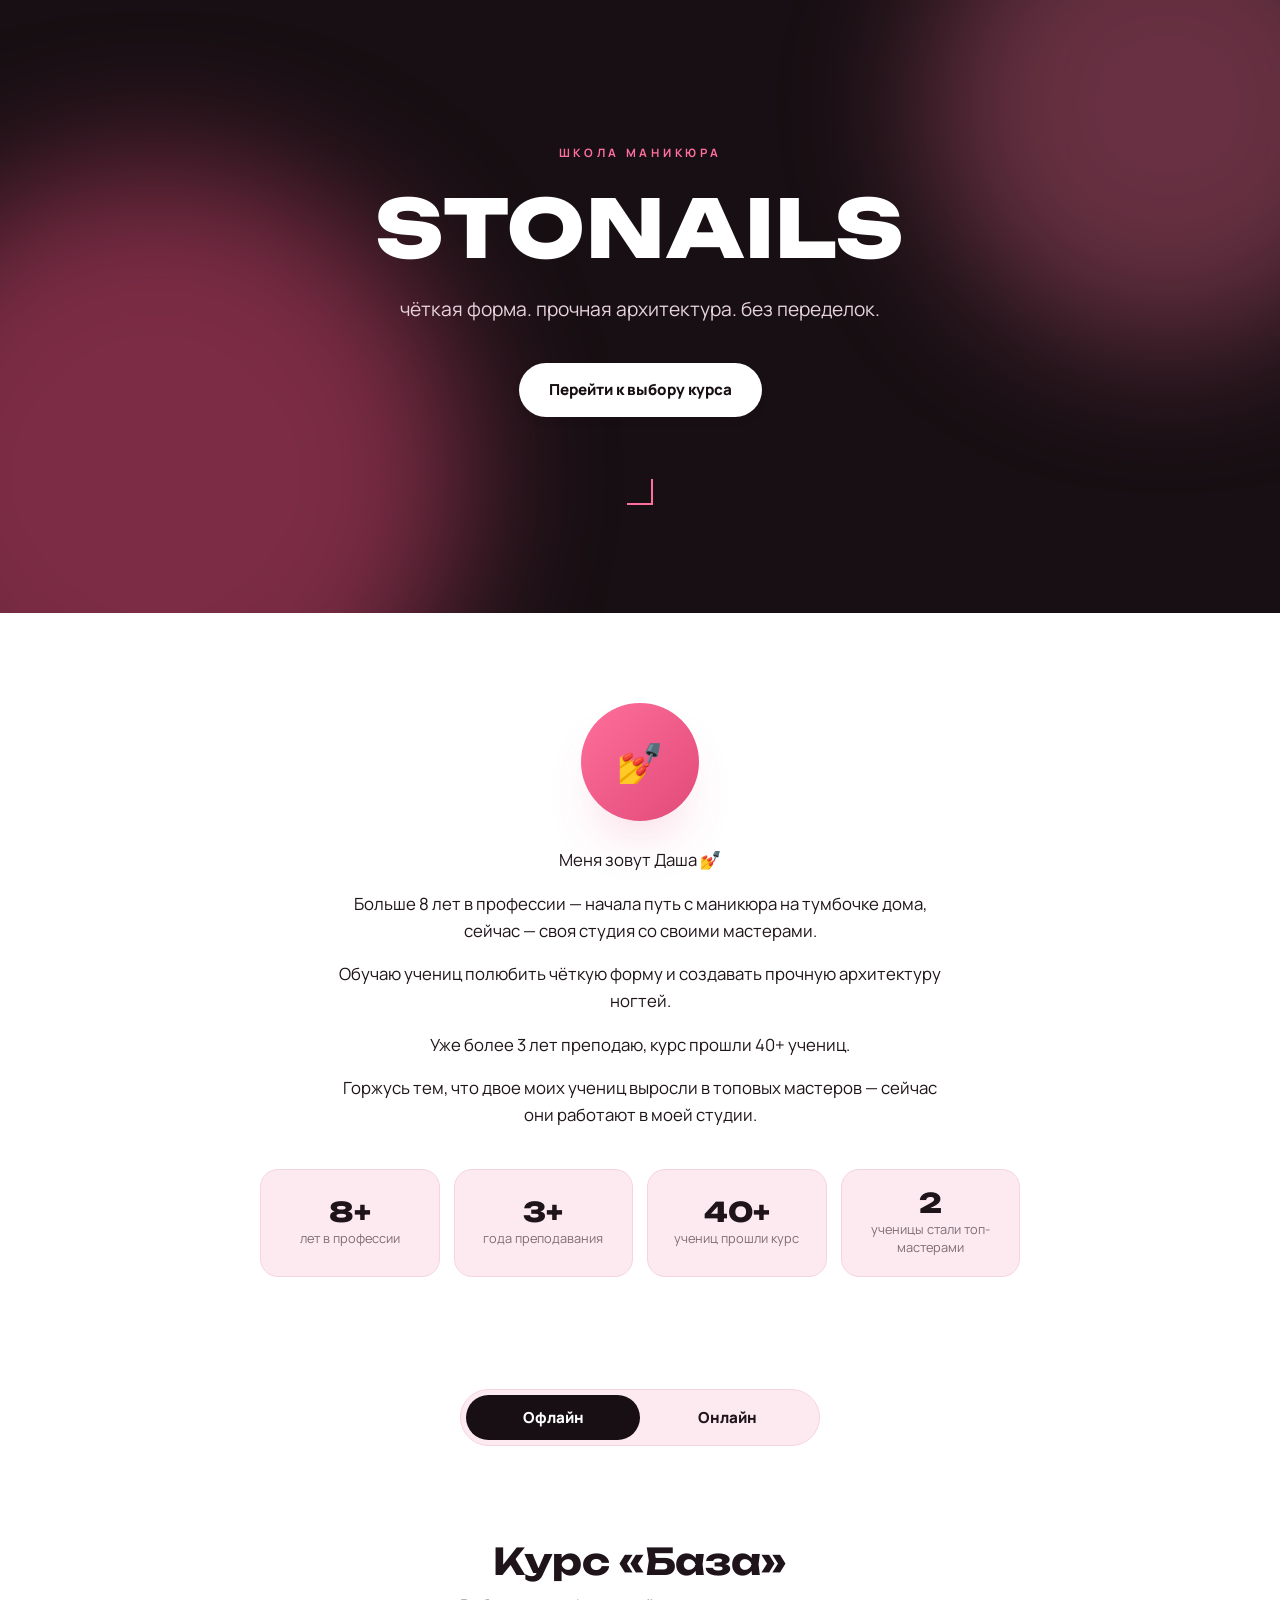
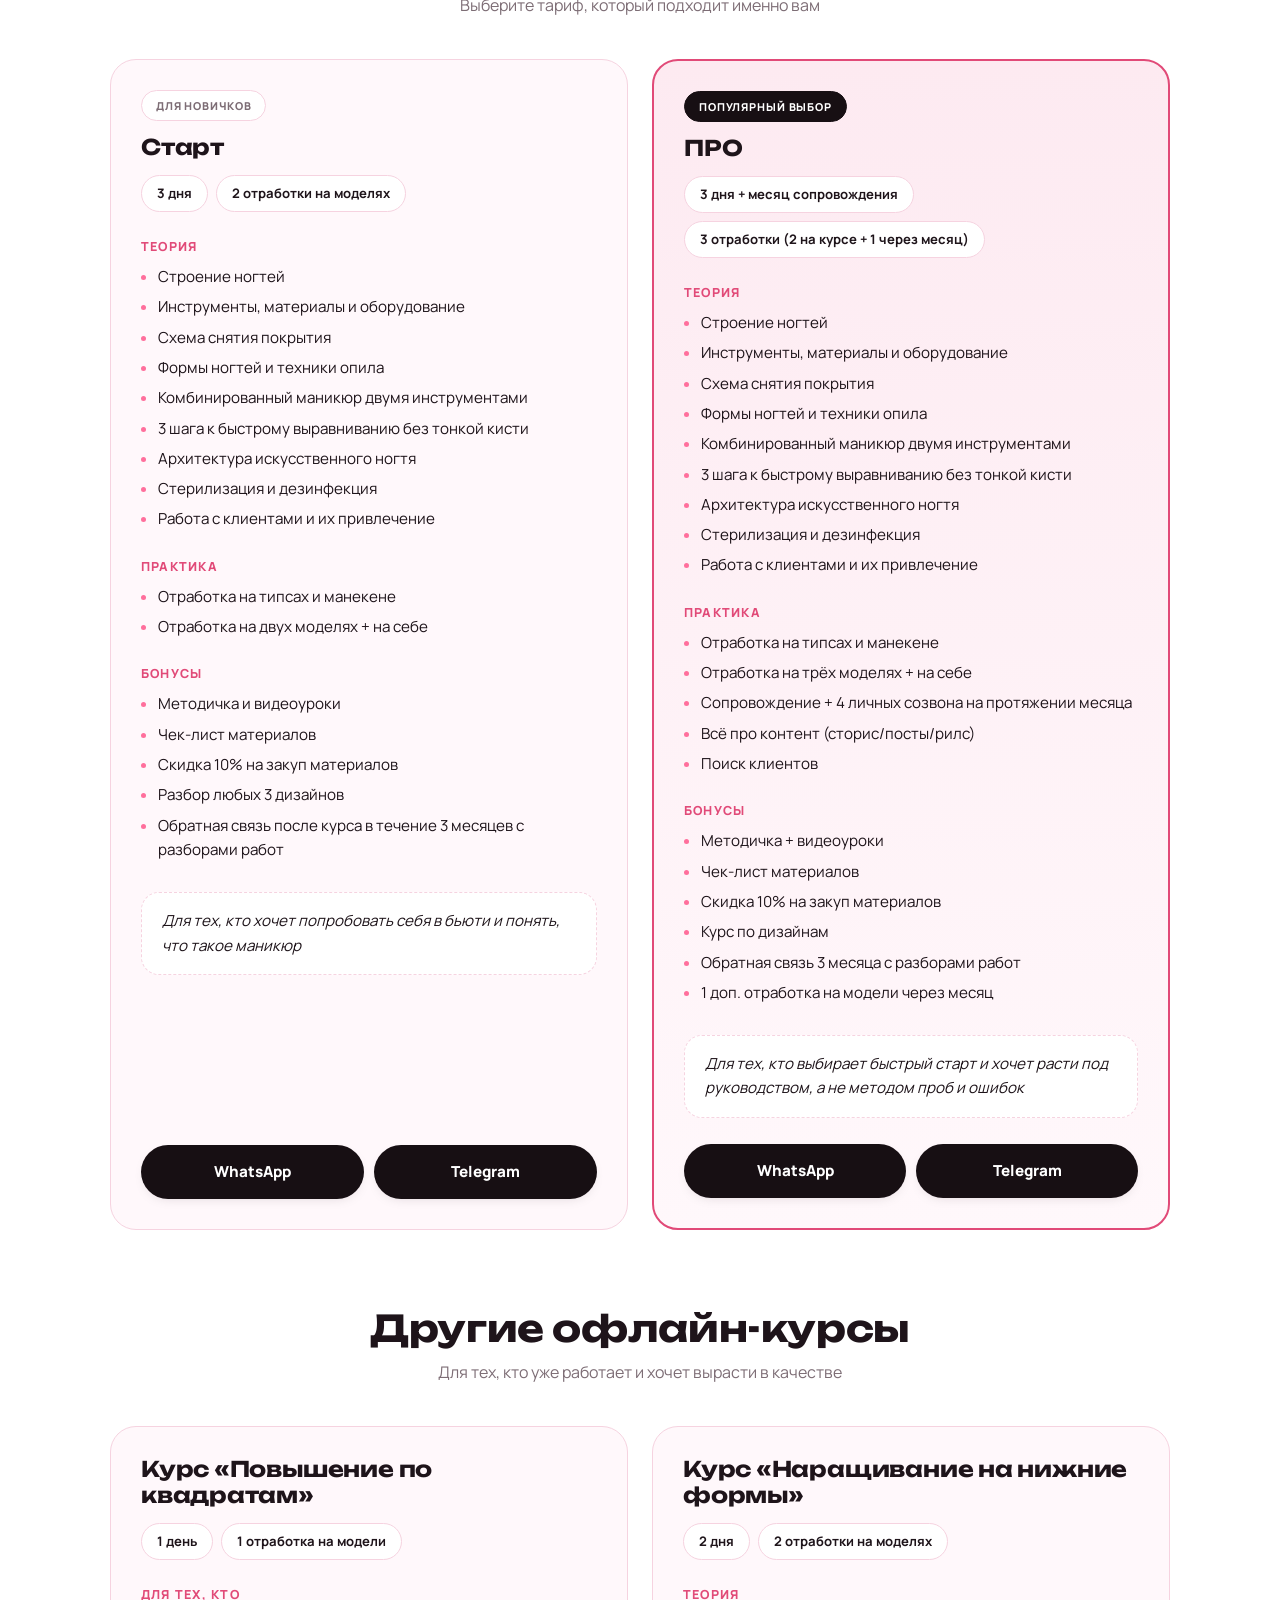
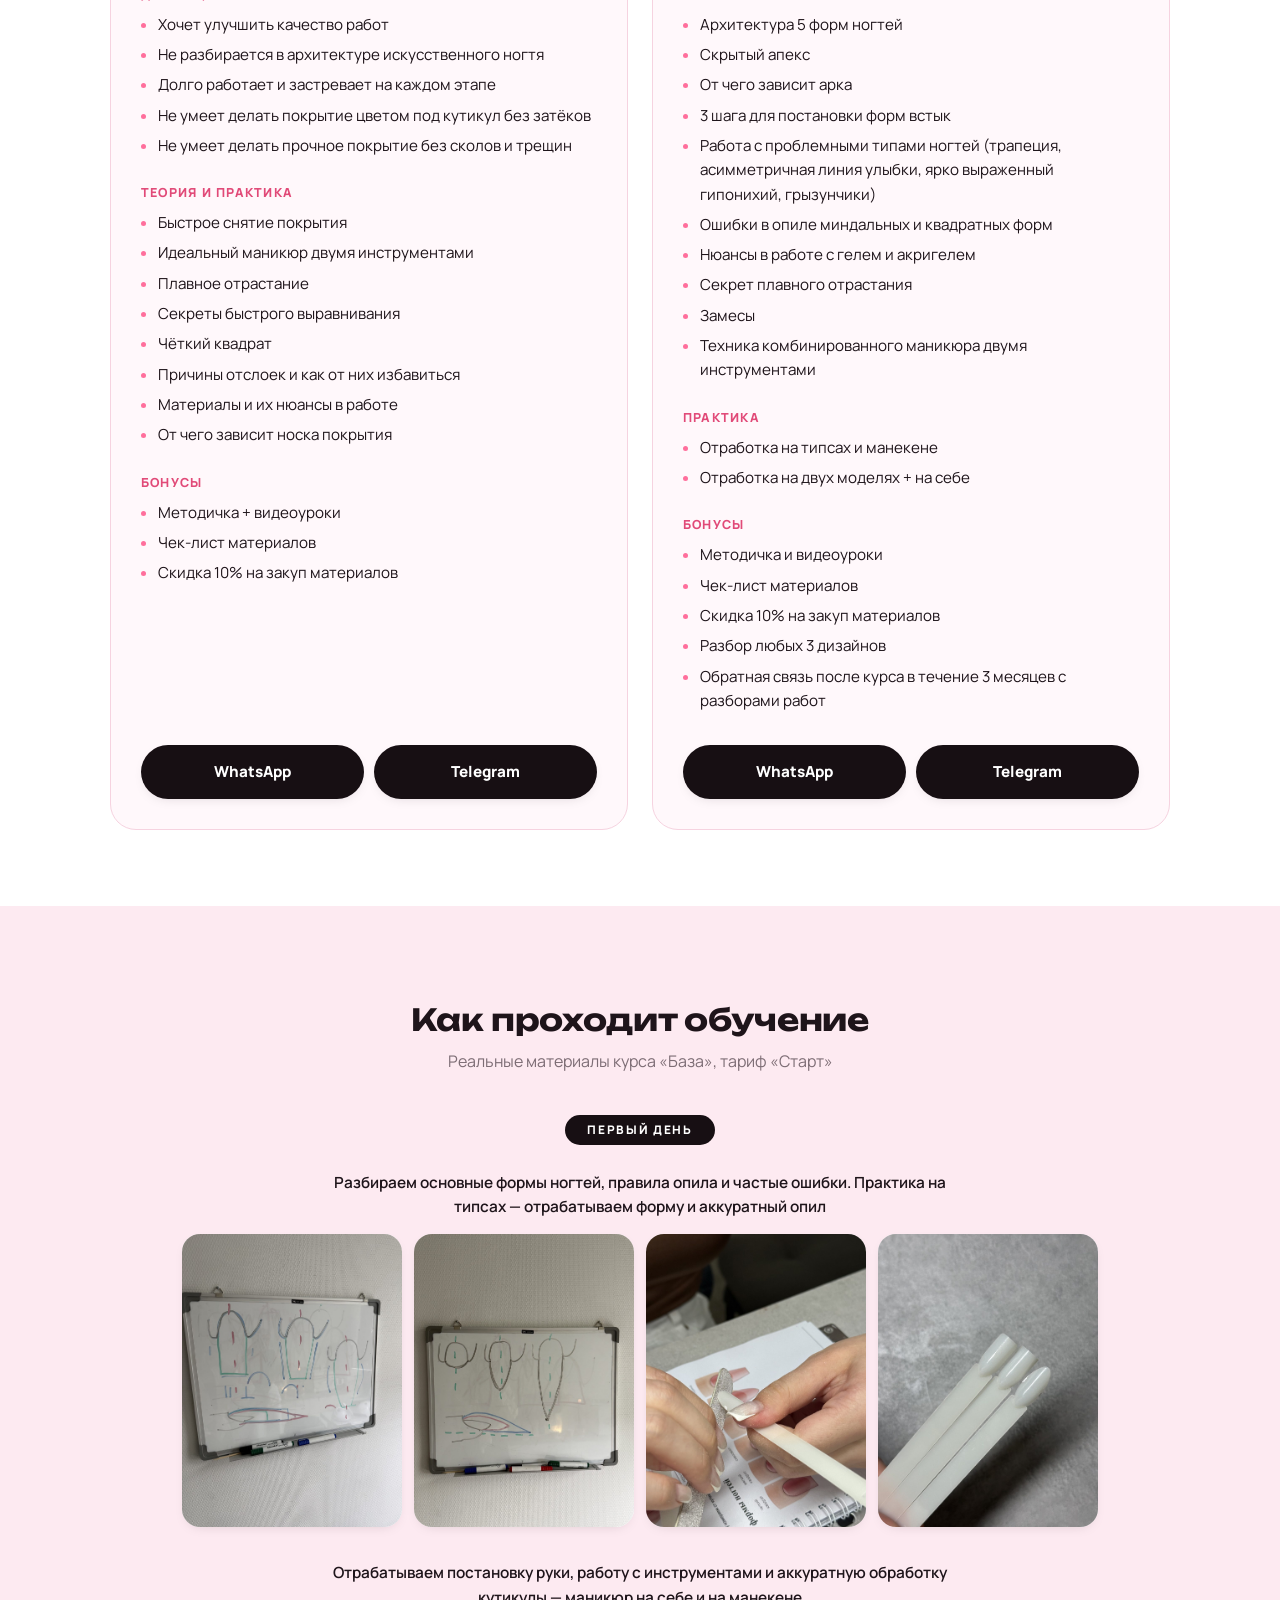
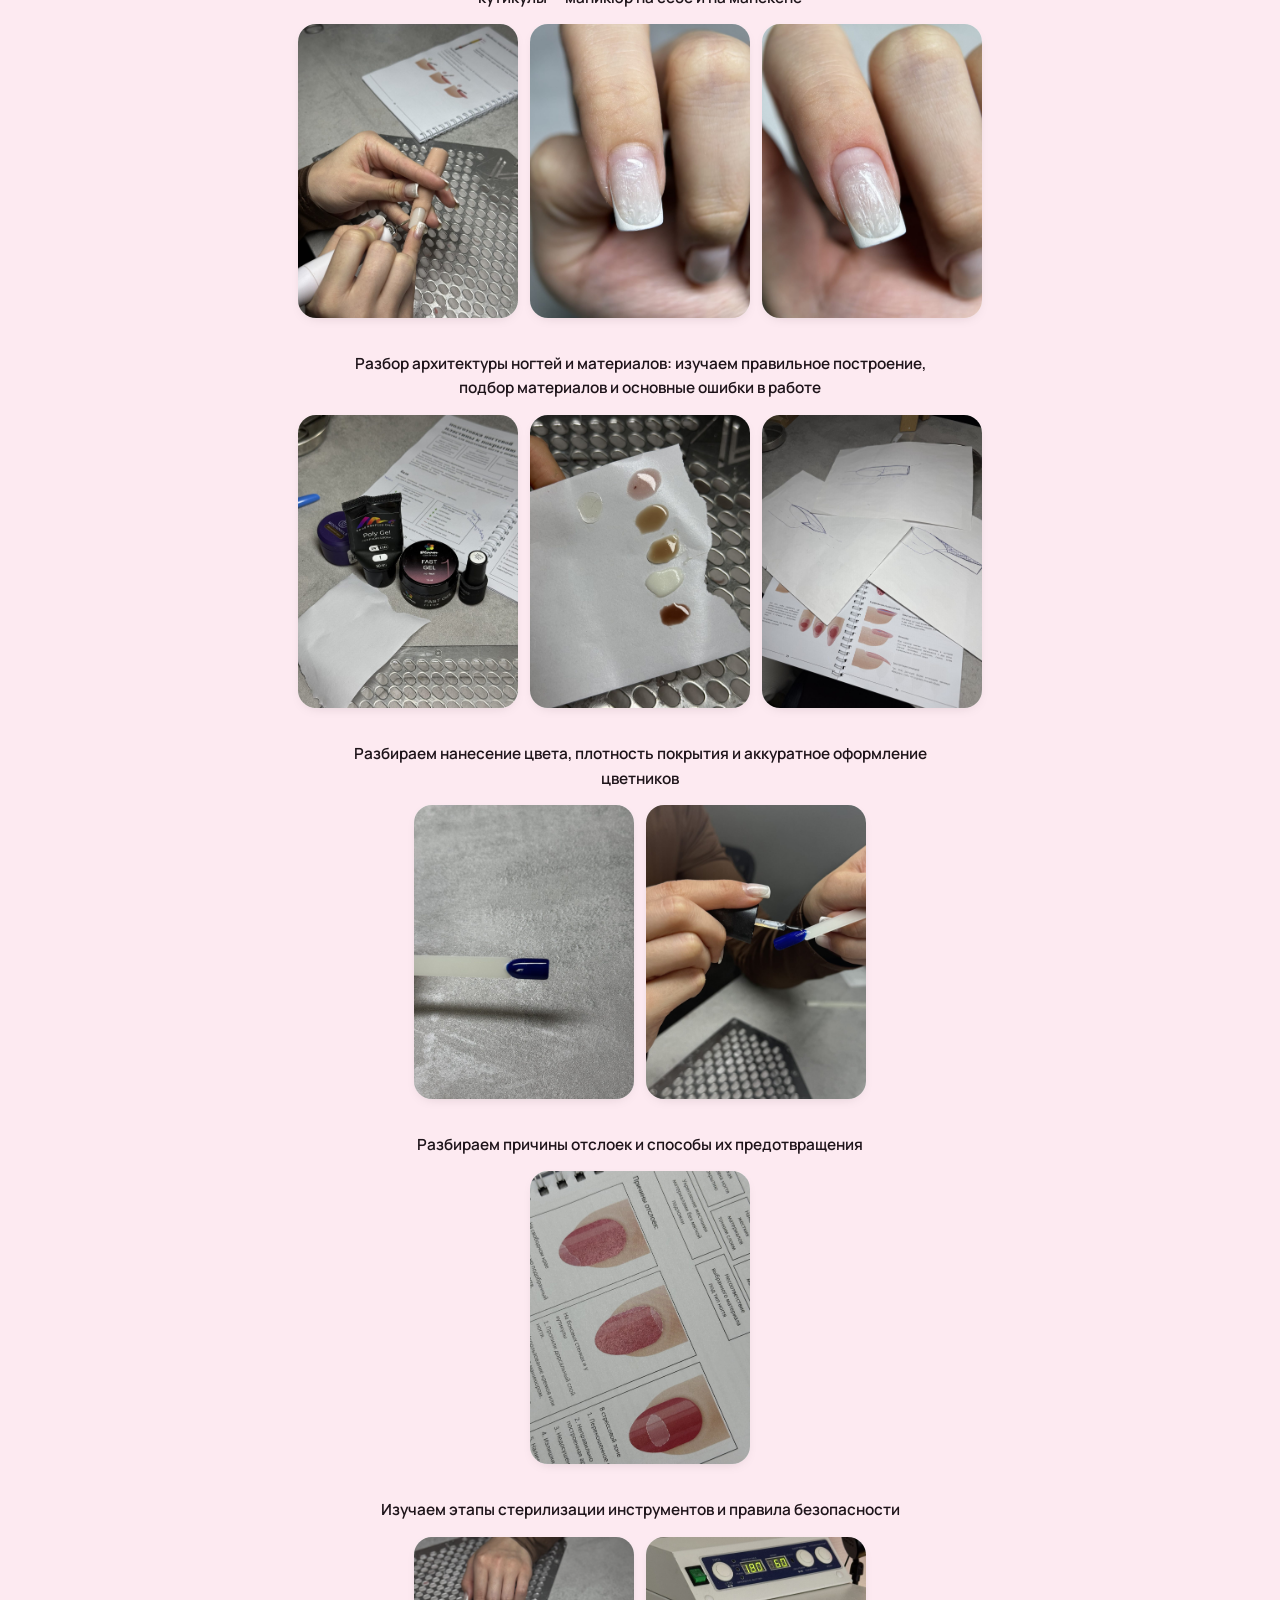
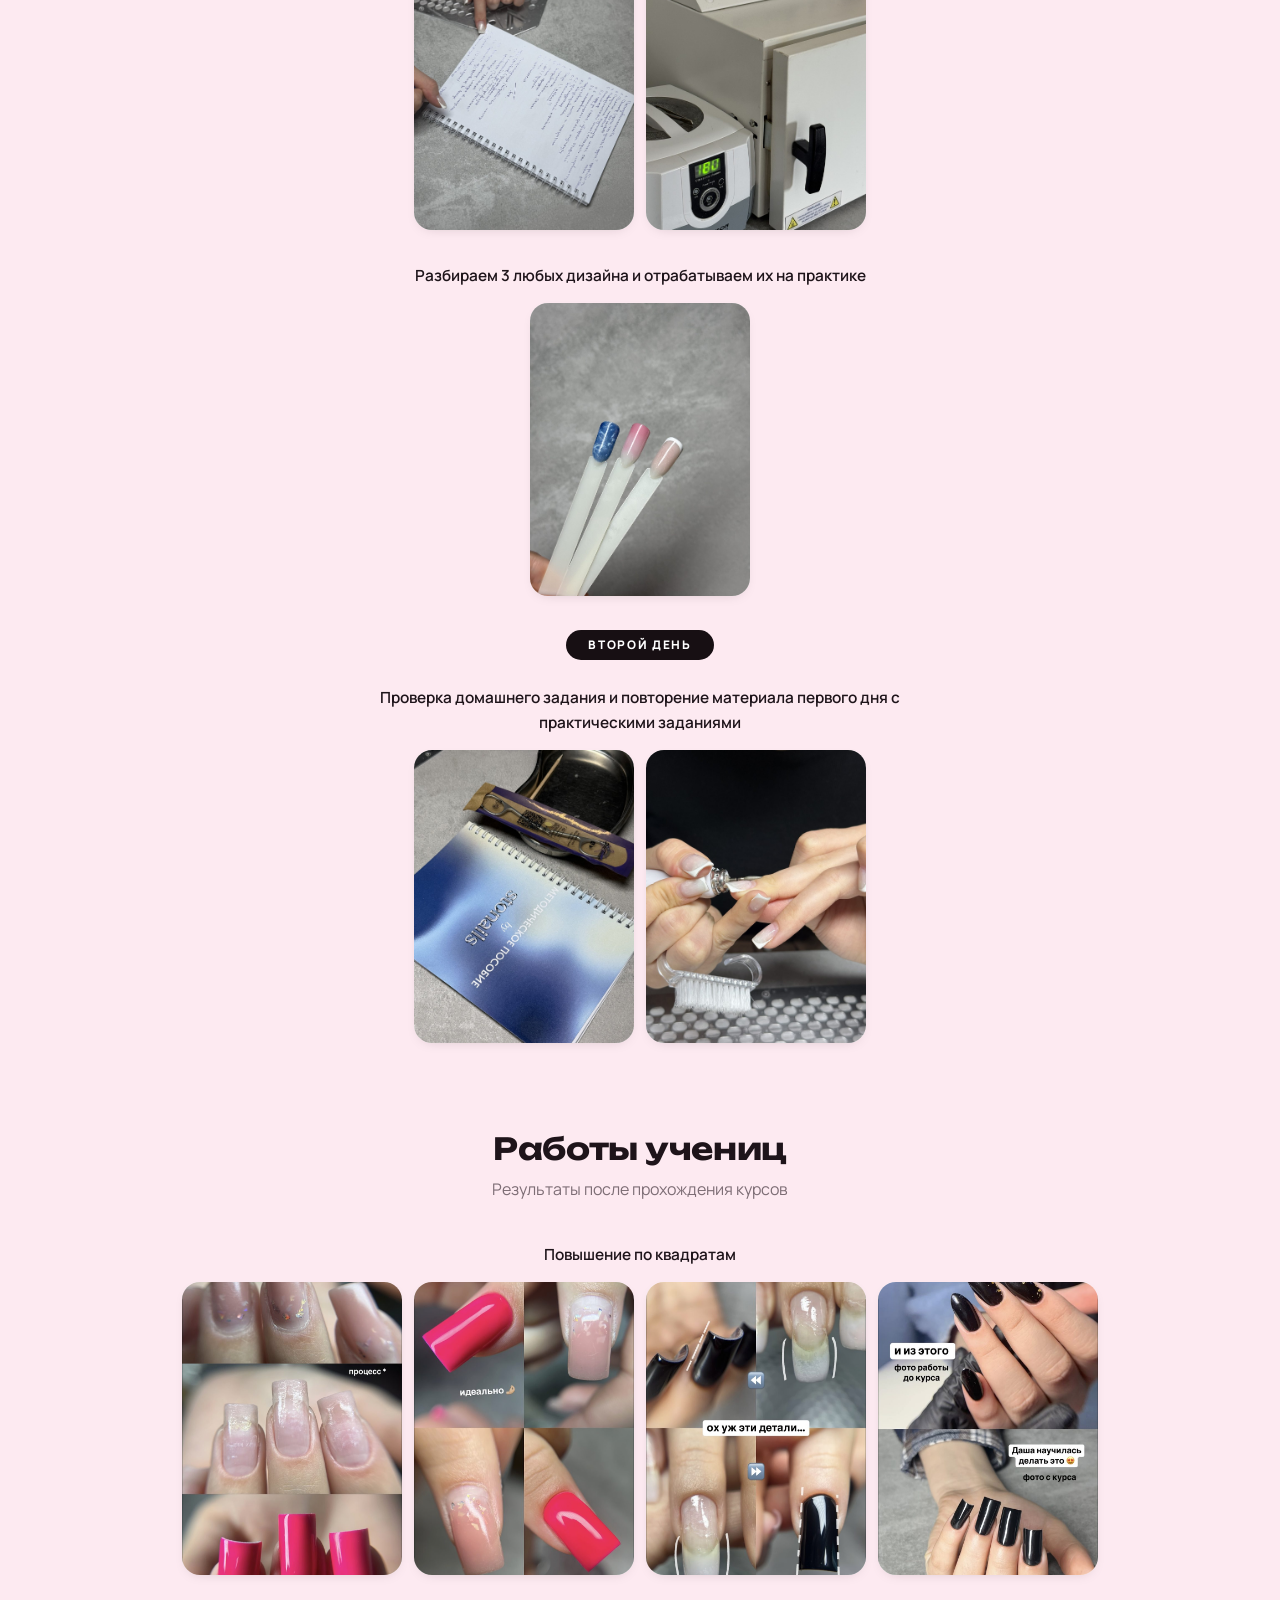
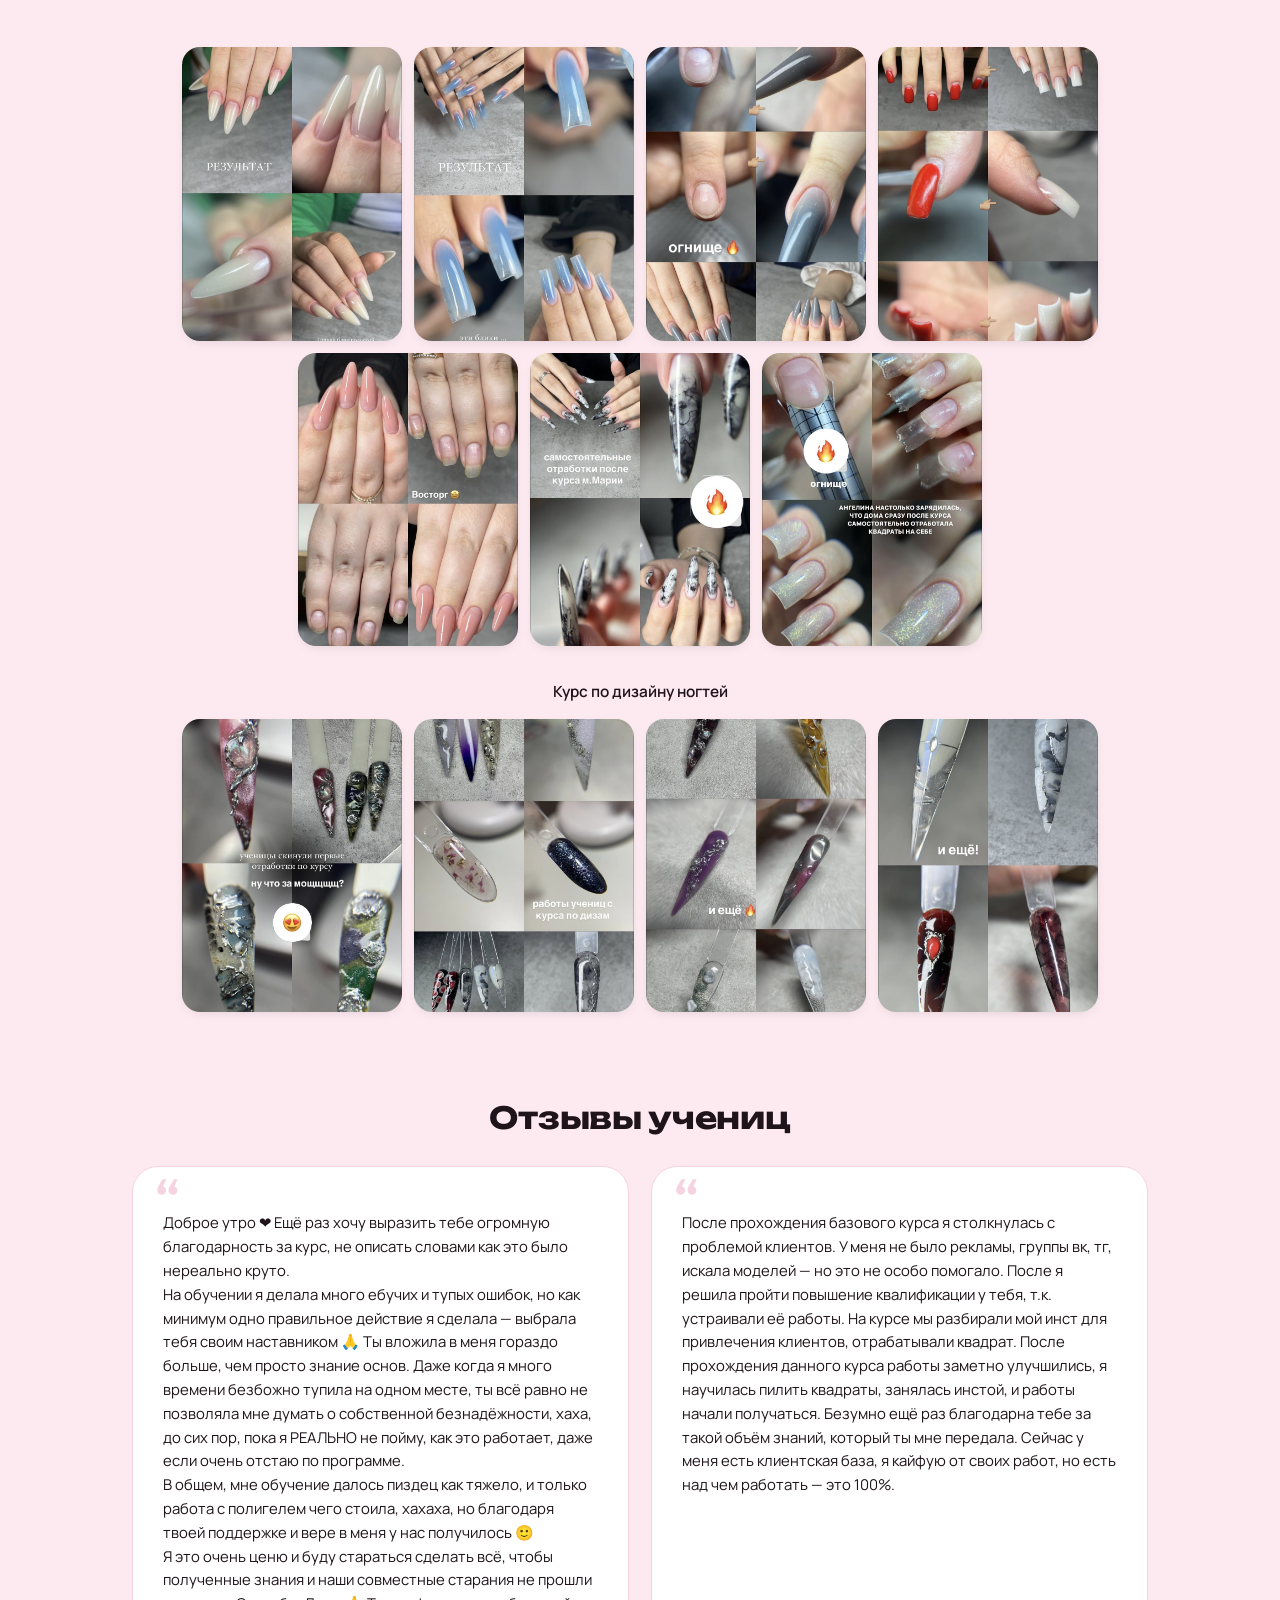
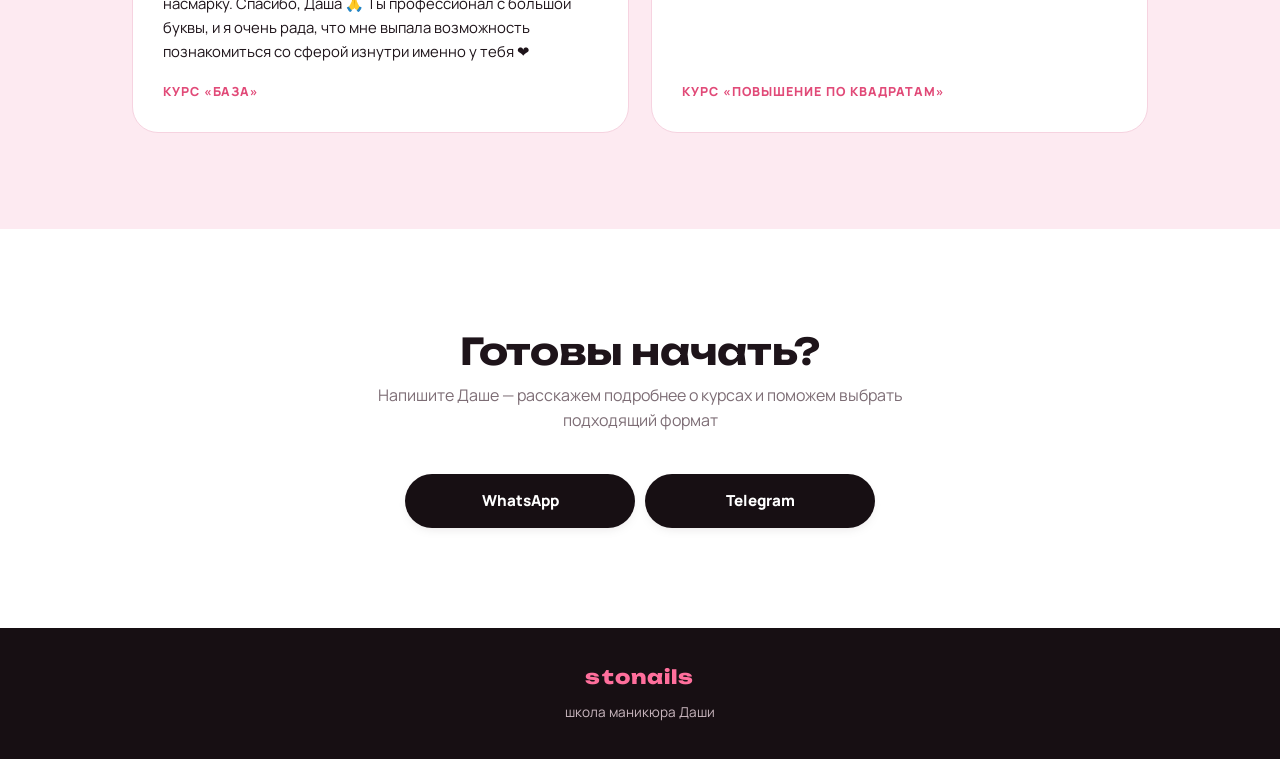
==== index.html @ ca988242 "Демоверсия лендинга stonails Статичная копия для показа: контент из снимка, фотографии из репозитори" ====
<!DOCTYPE html>
<html lang="ru">
<head>
<meta charset="utf-8">
<meta name="viewport" content="width=device-width, initial-scale=1">
<title>stonails — школа маникюра Даши</title>
<meta name="description" content="Обучение маникюру офлайн и онлайн: база, повышение по квадратам, наращивание на нижние формы, дизайн ногтей.">

<link rel="icon" href="assets/favicon.svg" type="image/svg+xml">
<link rel="preconnect" href="https://fonts.googleapis.com">
<link rel="preconnect" href="https://fonts.gstatic.com" crossorigin>
<link href="https://fonts.googleapis.com/css2?family=Manrope:wght@400;500;600;700;800&family=Unbounded:wght@700;800&display=swap" rel="stylesheet">
<link rel="stylesheet" href="css/style.css">
</head>
<body>

<header class="hero">
  <div class="container hero-inner">
    <p class="hero-eyebrow" id="hero-eyebrow">школа маникюра</p>
    <h1 class="hero-title" id="hero-title">STONAILS</h1>
    <p class="hero-tagline" id="hero-tagline"></p>
    <a class="btn btn-light hero-cta" id="hero-cta" href="#tabs">Перейти к выбору курса</a>
    <span class="hero-scroll" aria-hidden="true"></span>
  </div>
</header>

<section class="about-section container" id="about"></section>

<nav class="tabs-nav" id="tabs">
  <div class="tabs-switch" id="tabs-switch"></div>
</nav>

<main id="panels"></main>

<section class="cases-section">
  <div class="container" id="cases-content"></div>
</section>

<section class="final-cta container">
  <h2 class="section-title" id="final-title" data-reveal>Готовы начать?</h2>
  <p class="section-sub" id="final-text" data-reveal>Напишите Даше — расскажем подробнее о курсах и поможем выбрать подходящий формат</p>
  <div class="cta-row" data-reveal>
    <a class="btn btn-dark" id="footer-whatsapp" href="#" target="_blank" rel="noopener">WhatsApp</a>
    <a class="btn btn-dark" id="footer-telegram" href="#" target="_blank" rel="noopener">Telegram</a>
  </div>
</section>

<footer class="site-footer">
  <div class="container">
    <span class="footer-brand" id="footer-brand">stonails</span>
    <span class="footer-note" id="footer-note">школа маникюра Даши</span>
  </div>
</footer>

<div class="mobile-sticky">
  <a class="btn btn-dark" id="sticky-whatsapp" href="#" target="_blank" rel="noopener">WhatsApp</a>
  <a class="btn btn-dark" id="sticky-telegram" href="#" target="_blank" rel="noopener">Telegram</a>
</div>

<div class="lightbox" id="lightbox" aria-hidden="true">
  <button class="lightbox-close" type="button" aria-label="Закрыть">✕</button>
  <button class="lightbox-nav lightbox-prev" type="button" aria-label="Предыдущее фото">‹</button>
  <img src="" alt="">
  <button class="lightbox-nav lightbox-next" type="button" aria-label="Следующее фото">›</button>
</div>

<script src="js/config.js"></script>
<script src="js/data.js"></script>
<script src="js/store.js"></script>
<script src="js/main.js"></script>
</body>
</html>
---- css/style.css ----
:root {
  --pink: #ff6f9c;
  --pink-dark: #e14a78;
  --pink-soft: #fdeaf1;
  --pink-line: #f6d3e0;
  --pink-bg: #fff8fb;
  --white: #ffffff;
  --ink: #1e141a;
  --ink-soft: #7d6d75;
  --dark: #170f13;
  --dark-2: #33141f;

  --radius-lg: 26px;
  --radius-md: 18px;
  --radius-sm: 12px;
  --radius-pill: 999px;

  --shadow-sm: 0 4px 14px -8px rgba(30, 20, 26, .25);
  --shadow-md: 0 18px 40px -24px rgba(30, 20, 26, .38);
  --shadow-lg: 0 30px 60px -30px rgba(225, 74, 120, .45);

  --font-head: "Unbounded", "Nunito", system-ui, sans-serif;
  --font-body: "Manrope", "Nunito", system-ui, sans-serif;

  --ease: cubic-bezier(.22, .68, .34, 1);
  --gutter: 22px;
}

* { box-sizing: border-box; }

html {
  scroll-behavior: smooth;
  -webkit-text-size-adjust: 100%;
}

body {
  margin: 0;
  font-family: var(--font-body);
  color: var(--ink);
  background: var(--white);
  line-height: 1.6;
  overflow-x: hidden;
}

.container {
  width: 100%;
  max-width: 1060px;
  margin: 0 auto;
  padding: 0 var(--gutter);
}

h1, h2, h3, h4 {
  font-family: var(--font-head);
  margin: 0 0 .5em;
  font-weight: 700;
  line-height: 1.2;
  letter-spacing: -.01em;
}

p { margin: 0 0 1em; }
p:last-child { margin-bottom: 0; }

ul { margin: 0; padding-left: 1.15em; }
li { margin-bottom: 6px; }
li::marker { color: var(--pink); }

a { color: inherit; }
img { max-width: 100%; display: block; }

/* ============ Reveal animations ============ */
/* Uses `translate`/`opacity` so element hover effects can keep `transform`
   for themselves — the two never fight over the same property. */
[data-reveal] {
  opacity: 0;
  translate: 0 28px;
  transition:
    opacity .7s var(--ease),
    translate .7s var(--ease);
}
[data-reveal].is-visible {
  opacity: 1;
  translate: none;
}

@media (prefers-reduced-motion: reduce) {
  html { scroll-behavior: auto; }
  *, *::before, *::after {
    animation-duration: .01ms !important;
    animation-delay: 0s !important;
    animation-iteration-count: 1 !important;
    transition-duration: .01ms !important;
    transition-delay: 0s !important;
  }
  [data-reveal] { opacity: 1; translate: none; }
}

/* ============ Buttons ============ */
.btn {
  position: relative;
  display: inline-flex;
  align-items: center;
  justify-content: center;
  gap: .5em;
  padding: 15px 30px;
  border-radius: var(--radius-pill);
  font-family: var(--font-body);
  font-weight: 800;
  font-size: .95rem;
  text-decoration: none;
  border: none;
  cursor: pointer;
  overflow: hidden;
  isolation: isolate;
  transition: transform .35s var(--ease), box-shadow .35s var(--ease);
}
.btn > * { position: relative; z-index: 1; }

.btn-dark {
  background: var(--dark);
  color: var(--white);
  box-shadow: var(--shadow-sm);
}
/* Fill sweep on hover */
.btn-dark::before {
  content: "";
  position: absolute;
  inset: 0;
  z-index: 0;
  background: linear-gradient(120deg, var(--pink-dark), var(--pink));
  transform: translateY(101%);
  transition: transform .45s var(--ease);
}
.btn-dark:hover::before { transform: translateY(0); }
.btn-dark:hover {
  transform: translateY(-3px);
  box-shadow: var(--shadow-lg);
}
.btn-dark:active { transform: translateY(-1px); }

.btn-light {
  background: var(--white);
  color: var(--dark);
  box-shadow: var(--shadow-sm);
}
.btn-light:hover { transform: translateY(-3px); box-shadow: var(--shadow-md); }

.cta-row {
  display: grid;
  grid-template-columns: 1fr 1fr;
  gap: 10px;
}

/* ============ Hero ============ */
.hero {
  position: relative;
  overflow: hidden;
  text-align: center;
  padding: clamp(90px, 16vh, 150px) var(--gutter) clamp(70px, 12vh, 110px);
  background: var(--dark);
  color: var(--white);
}
/* Slow drifting glow blobs */
.hero::before,
.hero::after {
  content: "";
  position: absolute;
  border-radius: 50%;
  filter: blur(70px);
  pointer-events: none;
}
.hero::before {
  width: 60vw; height: 60vw;
  max-width: 620px; max-height: 620px;
  left: -12%; bottom: -28%;
  background: rgba(225, 74, 120, .5);
  animation: drift-a 18s ease-in-out infinite alternate;
}
.hero::after {
  width: 46vw; height: 46vw;
  max-width: 480px; max-height: 480px;
  right: -10%; top: -22%;
  background: rgba(255, 111, 156, .35);
  animation: drift-b 22s ease-in-out infinite alternate;
}
@keyframes drift-a {
  from { transform: translate3d(0, 0, 0) scale(1); }
  to   { transform: translate3d(8%, -10%, 0) scale(1.15); }
}
@keyframes drift-b {
  from { transform: translate3d(0, 0, 0) scale(1.1); }
  to   { transform: translate3d(-10%, 12%, 0) scale(.95); }
}

.hero-inner { position: relative; z-index: 1; }

/* Entrance animation, staggered */
.hero-eyebrow,
.hero-title,
.hero-tagline,
.hero-cta,
.hero-scroll {
  opacity: 0;
  animation: hero-in .9s var(--ease) forwards;
}
.hero-eyebrow { animation-delay: .05s; }
.hero-title   { animation-delay: .18s; }
.hero-tagline { animation-delay: .32s; }
.hero-cta     { animation-delay: .46s; }
.hero-scroll  { animation-delay: .62s; }

@keyframes hero-in {
  from { opacity: 0; transform: translateY(26px); }
  to   { opacity: 1; transform: none; }
}

.hero-eyebrow {
  text-transform: uppercase;
  letter-spacing: .32em;
  font-size: .72rem;
  font-weight: 700;
  color: var(--pink);
  margin: 0 0 18px;
}
.hero-title {
  font-size: clamp(2.6rem, 9vw, 5rem);
  font-weight: 800;
  letter-spacing: .01em;
  margin: 0 0 18px;
}
.hero-tagline {
  font-size: clamp(1rem, 2.4vw, 1.2rem);
  color: #e8d3dc;
  max-width: 480px;
  margin: 0 auto 38px;
}
.hero-cta { display: inline-block; }

.hero-scroll {
  display: block;
  width: 26px;
  height: 26px;
  margin: 54px auto 0;
  border-right: 2px solid var(--pink);
  border-bottom: 2px solid var(--pink);
  transform: rotate(45deg);
  animation: hero-in .9s var(--ease) .62s forwards, nudge 2s ease-in-out 1.5s infinite;
}
@keyframes nudge {
  0%, 100% { transform: rotate(45deg) translate(0, 0); }
  50%      { transform: rotate(45deg) translate(6px, 6px); }
}

/* ============ About ============ */
.about-section {
  text-align: center;
  padding: clamp(60px, 10vw, 90px) var(--gutter);
}

.avatar {
  width: 118px;
  height: 118px;
  border-radius: 50%;
  margin: 0 auto 26px;
  background: linear-gradient(135deg, var(--pink), var(--pink-dark));
  display: grid;
  place-items: center;
  font-size: 2.3rem;
  color: var(--white);
  box-shadow: var(--shadow-lg);
  overflow: hidden;
  animation: float 5s ease-in-out infinite;
}
.avatar img {
  width: 100%;
  height: 100%;
  object-fit: cover;
}
@keyframes float {
  0%, 100% { transform: translateY(0); }
  50%      { transform: translateY(-9px); }
}

.about-text {
  max-width: 620px;
  margin: 0 auto;
  font-size: 1.05rem;
  color: var(--ink);
}
.about-text p + p { margin-top: .85em; }

/* Stats — even 4-up grid, equal cells */
.stats {
  display: grid;
  grid-template-columns: repeat(4, 1fr);
  gap: 14px;
  margin: 40px auto 0;
  padding: 0;
  list-style: none;
  max-width: 760px;
}
.stats li {
  background: var(--pink-soft);
  border: 1px solid var(--pink-line);
  border-radius: var(--radius-md);
  padding: 20px 12px;
  display: flex;
  flex-direction: column;
  justify-content: center;
  gap: 4px;
  transition:
    opacity .7s var(--ease), translate .7s var(--ease),
    transform .4s var(--ease), box-shadow .4s var(--ease);
}
.stats li:hover {
  transform: translateY(-5px);
  box-shadow: var(--shadow-md);
}
.stats strong {
  font-family: var(--font-head);
  font-size: 1.7rem;
  font-weight: 800;
  color: var(--ink);
  line-height: 1;
}
.stats span {
  font-size: .8rem;
  color: var(--ink-soft);
  line-height: 1.35;
}

/* ============ Tabs ============ */
.tabs-nav {
  position: sticky;
  top: 0;
  z-index: 30;
  display: flex;
  justify-content: center;
  padding: 16px var(--gutter);
  background: rgba(255, 255, 255, .82);
  backdrop-filter: blur(14px);
  -webkit-backdrop-filter: blur(14px);
  border-bottom: 1px solid transparent;
  transition: border-color .4s var(--ease), box-shadow .4s var(--ease);
}
.tabs-nav.is-stuck {
  border-bottom-color: var(--pink-line);
  box-shadow: 0 6px 24px -18px rgba(30, 20, 26, .5);
}

/* Sliding pill indicator */
/* Tab count is driven by the data, so the pill sizes itself from --tabs-count
   and slides by --tabs-index (both set in main.js). */
.tabs-switch {
  --tabs-count: 2;
  --tabs-index: 0;
  position: relative;
  display: grid;
  grid-template-columns: repeat(var(--tabs-count), 1fr);
  gap: 0;
  background: var(--pink-soft);
  border: 1px solid var(--pink-line);
  border-radius: var(--radius-pill);
  padding: 5px;
  width: min(360px, 100%);
}
.tabs-thumb {
  position: absolute;
  top: 5px;
  left: 5px;
  width: calc((100% - 10px) / var(--tabs-count));
  height: calc(100% - 10px);
  background: var(--dark);
  border-radius: var(--radius-pill);
  transform: translateX(calc(var(--tabs-index) * 100%));
  transition: transform .45s var(--ease);
  z-index: 0;
}

.tab-btn {
  position: relative;
  z-index: 1;
  padding: 12px 10px;
  border: none;
  background: transparent;
  color: var(--ink);
  font-family: var(--font-body);
  font-weight: 800;
  font-size: .95rem;
  cursor: pointer;
  border-radius: var(--radius-pill);
  transition: color .35s var(--ease);
}
.tab-btn.active { color: var(--white); }

/* Panels with crossfade */
.tab-panel {
  display: none;
  padding: clamp(48px, 8vw, 76px) 0;
}
.tab-panel.active {
  display: block;
  animation: panel-in .55s var(--ease);
}
@keyframes panel-in {
  from { opacity: 0; transform: translateY(18px); }
  to   { opacity: 1; transform: none; }
}

/* ============ Section headings ============ */
.section-title {
  text-align: center;
  font-size: clamp(1.6rem, 4vw, 2.3rem);
  margin: 0 0 10px;
}
.section-sub {
  text-align: center;
  color: var(--ink-soft);
  max-width: 560px;
  margin: 0 auto 40px;
}

/* ============ Cards ============ */
.course-block { margin-bottom: clamp(48px, 8vw, 76px); }
.course-block:last-child { margin-bottom: 0; }

/* Symmetric 2-up grid; cards stretch to equal height */
.card-grid {
  display: grid;
  grid-template-columns: repeat(2, 1fr);
  gap: 24px;
  align-items: stretch;
}

.card {
  display: flex;
  flex-direction: column;
  background: var(--pink-bg);
  border: 1px solid var(--pink-line);
  border-radius: var(--radius-lg);
  padding: 30px;
  height: 100%;
  transition:
    opacity .7s var(--ease), translate .7s var(--ease),
    transform .45s var(--ease), box-shadow .45s var(--ease), border-color .45s var(--ease);
}
.card:hover {
  transform: translateY(-6px);
  box-shadow: var(--shadow-md);
  border-color: var(--pink);
}
.card.highlight {
  border-color: var(--pink-dark);
  border-width: 2px;
  background: linear-gradient(180deg, var(--pink-soft), var(--pink-bg));
}

.card-badge {
  align-self: flex-start;
  background: var(--white);
  border: 1px solid var(--pink-line);
  color: var(--ink-soft);
  font-size: .68rem;
  font-weight: 800;
  letter-spacing: .08em;
  text-transform: uppercase;
  padding: 6px 14px;
  border-radius: var(--radius-pill);
  margin-bottom: 14px;
}
.card-badge--accent {
  background: var(--dark);
  border-color: var(--dark);
  color: var(--white);
}

.card h3 {
  font-size: 1.35rem;
  margin-bottom: 14px;
}

.meta-row {
  display: flex;
  flex-wrap: wrap;
  gap: 8px;
  margin-bottom: 6px;
}
.meta-pill {
  background: var(--white);
  border: 1px solid var(--pink-line);
  padding: 7px 15px;
  border-radius: var(--radius-pill);
  font-size: .82rem;
  font-weight: 700;
}

.card-section { margin-top: 22px; }
.card-section h4 {
  font-family: var(--font-body);
  font-size: .78rem;
  font-weight: 800;
  text-transform: uppercase;
  letter-spacing: .1em;
  color: var(--pink-dark);
  margin-bottom: 10px;
}
.card-section ul { font-size: .95rem; }

.audience-box {
  margin-top: 24px;
  padding: 16px 20px;
  background: var(--white);
  border: 1px dashed var(--pink-line);
  border-radius: var(--radius-md);
  font-style: italic;
  font-size: .95rem;
}

/* Wide card (online courses) — full width, symmetric inner grids */
.card-wide { padding: clamp(26px, 4vw, 44px); }

.card-head {
  text-align: center;
  padding-bottom: 26px;
  margin-bottom: 26px;
  border-bottom: 1px solid var(--pink-line);
}
.card-head h3 { margin-bottom: 10px; }

/* Flex wrap (not grid): a short last row grows to fill the width instead of
   leaving an empty column, so every row stays visually balanced. */
.blocks-grid {
  display: flex;
  flex-wrap: wrap;
  gap: 18px;
}
.block-item {
  flex: 1 1 240px;
  background: var(--white);
  border: 1px solid var(--pink-line);
  border-radius: var(--radius-md);
  padding: 20px 22px;
  transition: transform .35s var(--ease), border-color .35s var(--ease);
}
.block-item:hover {
  transform: translateY(-4px);
  border-color: var(--pink);
}
.block-item h4 {
  font-family: var(--font-body);
  font-size: .78rem;
  font-weight: 800;
  text-transform: uppercase;
  letter-spacing: .1em;
  color: var(--pink-dark);
  margin-bottom: 10px;
}
.block-item ul { font-size: .9rem; padding-left: 1.05em; }

.feature-item {
  flex: 1 1 260px;
  position: relative;
  background: var(--white);
  border: 1px solid var(--pink-line);
  border-radius: var(--radius-md);
  padding: 15px 18px 15px 42px;
  font-size: .9rem;
  transition: transform .35s var(--ease), border-color .35s var(--ease);
}
.feature-item::before {
  content: "★";
  position: absolute;
  left: 17px;
  top: 15px;
  color: var(--pink);
  font-size: .85rem;
}
.feature-item:hover {
  transform: translateY(-4px);
  border-color: var(--pink);
}

/* Price */
.price-tag {
  font-family: var(--font-head);
  font-size: 2.2rem;
  font-weight: 800;
  line-height: 1;
  margin: 6px 0 6px;
}
.price-note {
  color: var(--ink-soft);
  font-size: .82rem;
  margin-bottom: 6px;
}

/* Program grid — 2 columns so the 10-item list stays compact & even */
.program-grid {
  display: grid;
  grid-template-columns: repeat(2, 1fr);
  gap: 12px;
  margin-top: 12px;
}
.program-item {
  background: var(--white);
  border: 1px solid var(--pink-line);
  border-radius: var(--radius-md);
  padding: 16px 18px;
  transition: transform .35s var(--ease), border-color .35s var(--ease);
}
.program-item:hover {
  transform: translateY(-3px);
  border-color: var(--pink);
}
.program-item strong {
  display: block;
  font-family: var(--font-head);
  font-size: .95rem;
  margin-bottom: 8px;
}
.program-item ul {
  font-size: .88rem;
  color: var(--ink-soft);
  padding-left: 1.05em;
}

/* Inside a full-width card the programme flows as an even, gap-free wrap */
.program-grid--wide {
  display: flex;
  flex-wrap: wrap;
  gap: 12px;
}
.program-grid--wide .program-item { flex: 1 1 230px; }

/* CTA pinned to the bottom → all buttons align across cards */
.card .cta-row {
  margin-top: auto;
  padding-top: 26px;
}
/* In a full-width card, keep the buttons from stretching across the page */
.card-wide .cta-row {
  max-width: 520px;
  margin-inline: auto;
}

/* ============ Cases ============ */
.cases-section {
  background: var(--pink-soft);
  padding: clamp(60px, 10vw, 96px) 0;
}

.cases-subtitle {
  text-align: center;
  font-size: clamp(1.4rem, 3.4vw, 1.9rem);
  margin: 0 0 10px;
}
.cases-block + .cases-block { margin-top: clamp(56px, 9vw, 88px); }

.day-block { margin-bottom: 44px; }
.day-block:last-child { margin-bottom: 0; }

.day-label {
  display: block;
  width: fit-content;
  margin: 0 auto 26px;
  background: var(--dark);
  color: var(--white);
  font-family: var(--font-body);
  font-size: .74rem;
  font-weight: 800;
  text-transform: uppercase;
  letter-spacing: .14em;
  padding: 8px 22px;
  border-radius: var(--radius-pill);
}

.photo-group { margin-bottom: 34px; }
.photo-group:last-child { margin-bottom: 0; }

.photo-caption {
  max-width: 620px;
  margin: 0 auto 14px;
  text-align: center;
  font-weight: 600;
  font-size: .96rem;
  color: var(--ink);
}

/* Centred flex wrap: incomplete last rows stay visually balanced */
.photo-grid {
  display: flex;
  flex-wrap: wrap;
  justify-content: center;
  gap: 12px;
}
.photo-thumb {
  flex: 0 0 calc((100% - 3 * 12px) / 4);
  max-width: 220px;
  aspect-ratio: 3 / 4;
  border: none;
  padding: 0;
  border-radius: var(--radius-md);
  overflow: hidden;
  background: var(--white);
  cursor: zoom-in;
  box-shadow: var(--shadow-sm);
  transition:
    opacity .7s var(--ease), translate .7s var(--ease),
    transform .45s var(--ease), box-shadow .45s var(--ease);
}
.photo-thumb:hover {
  transform: translateY(-5px);
  box-shadow: var(--shadow-md);
}
.photo-thumb img {
  width: 100%;
  height: 100%;
  object-fit: cover;
  transition: transform .6s var(--ease);
}
.photo-thumb:hover img { transform: scale(1.07); }

/* Testimonials — equal-height 2-up */
.testimonial-grid {
  display: grid;
  grid-template-columns: repeat(2, 1fr);
  gap: 22px;
  align-items: stretch;
  margin-top: 30px;
}
.testimonial-card {
  display: flex;
  flex-direction: column;
  background: var(--white);
  border: 1px solid var(--pink-line);
  border-radius: var(--radius-lg);
  padding: 30px;
  margin: 0;
  position: relative;
  transition:
    opacity .7s var(--ease), translate .7s var(--ease),
    transform .45s var(--ease), box-shadow .45s var(--ease);
}
.testimonial-card:hover {
  transform: translateY(-5px);
  box-shadow: var(--shadow-md);
}
.testimonial-card::before {
  content: "“";
  position: absolute;
  top: 6px;
  left: 22px;
  font-family: var(--font-head);
  font-size: 3.4rem;
  line-height: 1;
  color: var(--pink-line);
}
.testimonial-card p {
  position: relative;
  font-size: .93rem;
  margin: 14px 0 18px;
}
.testimonial-card cite {
  margin-top: auto;
  font-style: normal;
  font-weight: 800;
  font-size: .78rem;
  letter-spacing: .08em;
  text-transform: uppercase;
  color: var(--pink-dark);
}

/* ============ Lightbox ============ */
.lightbox {
  position: fixed;
  inset: 0;
  z-index: 100;
  display: grid;
  place-items: center;
  padding: 24px;
  background: rgba(23, 15, 19, .92);
  backdrop-filter: blur(6px);
  -webkit-backdrop-filter: blur(6px);
  opacity: 0;
  visibility: hidden;
  transition: opacity .35s var(--ease), visibility .35s var(--ease);
}
.lightbox.is-open { opacity: 1; visibility: visible; }

.lightbox img {
  max-width: min(92vw, 620px);
  max-height: 86vh;
  width: auto;
  border-radius: var(--radius-md);
  transform: scale(.94);
  transition: transform .4s var(--ease);
  box-shadow: 0 40px 80px -30px rgba(0, 0, 0, .8);
}
.lightbox.is-open img { transform: scale(1); }

.lightbox-close {
  position: absolute;
  top: 20px;
  right: 22px;
  width: 46px;
  height: 46px;
  border-radius: 50%;
  border: none;
  background: rgba(255, 255, 255, .12);
  color: var(--white);
  font-size: 1.5rem;
  line-height: 1;
  cursor: pointer;
  transition: background .3s var(--ease), transform .3s var(--ease);
}
.lightbox-close:hover {
  background: rgba(255, 255, 255, .25);
  transform: rotate(90deg);
}

.lightbox-nav {
  position: absolute;
  top: 50%;
  transform: translateY(-50%);
  width: 48px;
  height: 48px;
  border-radius: 50%;
  border: none;
  background: rgba(255, 255, 255, .12);
  color: var(--white);
  font-size: 1.4rem;
  cursor: pointer;
  transition: background .3s var(--ease);
}
.lightbox-nav:hover { background: rgba(255, 255, 255, .28); }
.lightbox-prev { left: 18px; }
.lightbox-next { right: 18px; }

/* ============ Final CTA ============ */
.final-cta {
  text-align: center;
  padding: clamp(64px, 10vw, 100px) var(--gutter);
}
.final-cta .cta-row {
  grid-template-columns: repeat(2, minmax(0, 230px));
  justify-content: center;
  margin-top: 30px;
}

/* ============ Sticky mobile bar ============ */
.mobile-sticky {
  display: none;
  position: fixed;
  left: 0; right: 0; bottom: 0;
  z-index: 40;
  gap: 10px;
  padding: 10px 14px calc(10px + env(safe-area-inset-bottom));
  background: rgba(255, 255, 255, .92);
  backdrop-filter: blur(14px);
  -webkit-backdrop-filter: blur(14px);
  border-top: 1px solid var(--pink-line);
  transform: translateY(110%);
  transition: transform .45s var(--ease);
}
.mobile-sticky.is-visible { transform: translateY(0); }
.mobile-sticky .btn { flex: 1; padding: 13px 10px; font-size: .88rem; }

/* ============ Footer ============ */
.site-footer {
  background: var(--dark);
  color: #cbb8c0;
  padding: 34px 0;
  text-align: center;
}
.footer-brand {
  display: block;
  font-family: var(--font-head);
  font-weight: 800;
  font-size: 1.2rem;
  letter-spacing: .06em;
  color: var(--pink);
  margin-bottom: 6px;
}
.footer-note { font-size: .85rem; }

/* ============ Responsive ============ */
@media (max-width: 900px) {
  .photo-thumb { flex-basis: calc((100% - 2 * 12px) / 3); }
}

@media (max-width: 720px) {
  .card-grid,
  .testimonial-grid,
  .program-grid { grid-template-columns: 1fr; }

  .stats { grid-template-columns: repeat(2, 1fr); }

  .photo-thumb { flex-basis: calc((100% - 12px) / 2); }

  .card { padding: 24px; }

  .mobile-sticky { display: flex; }
  body { padding-bottom: 76px; }

  .final-cta .cta-row {
    grid-template-columns: 1fr;
    max-width: 320px;
    margin-inline: auto;
  }
}

@media (max-width: 420px) {
  .stats { grid-template-columns: repeat(2, 1fr); }
  .cta-row { grid-template-columns: 1fr; }
}
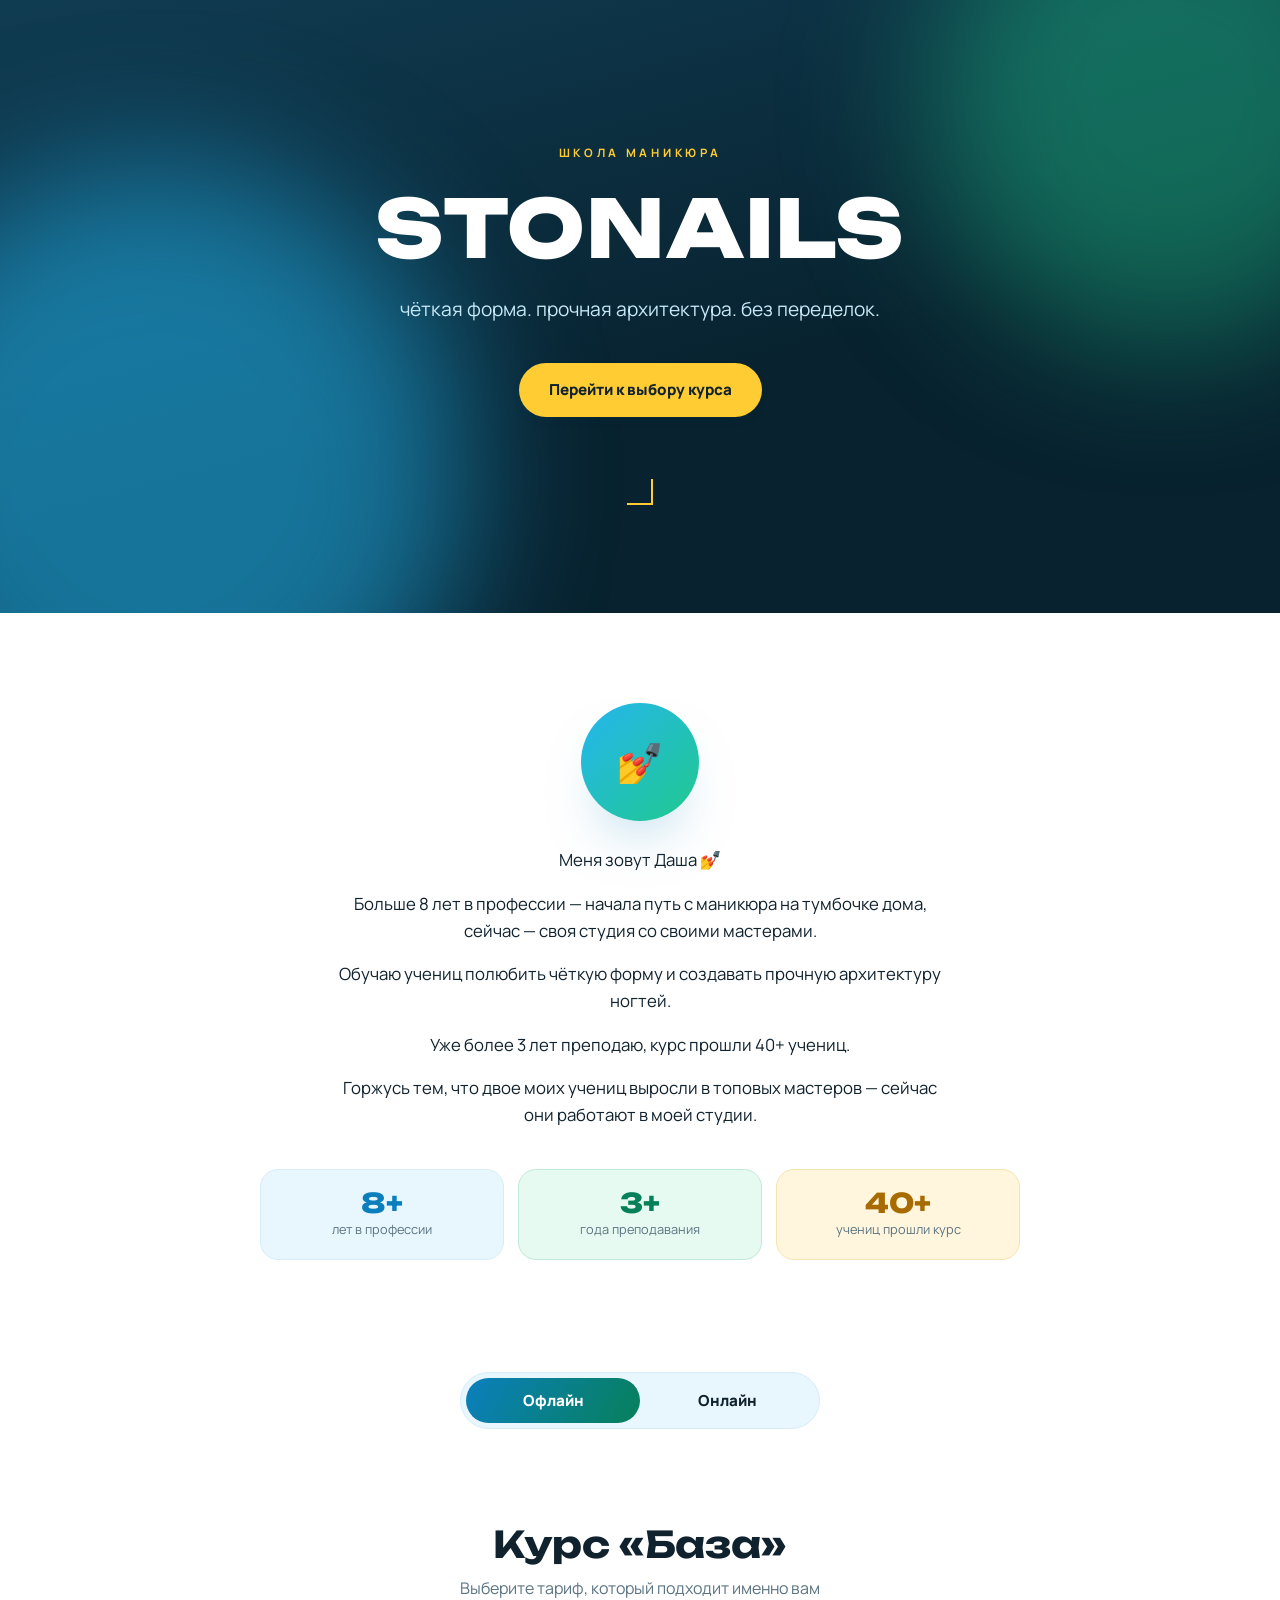
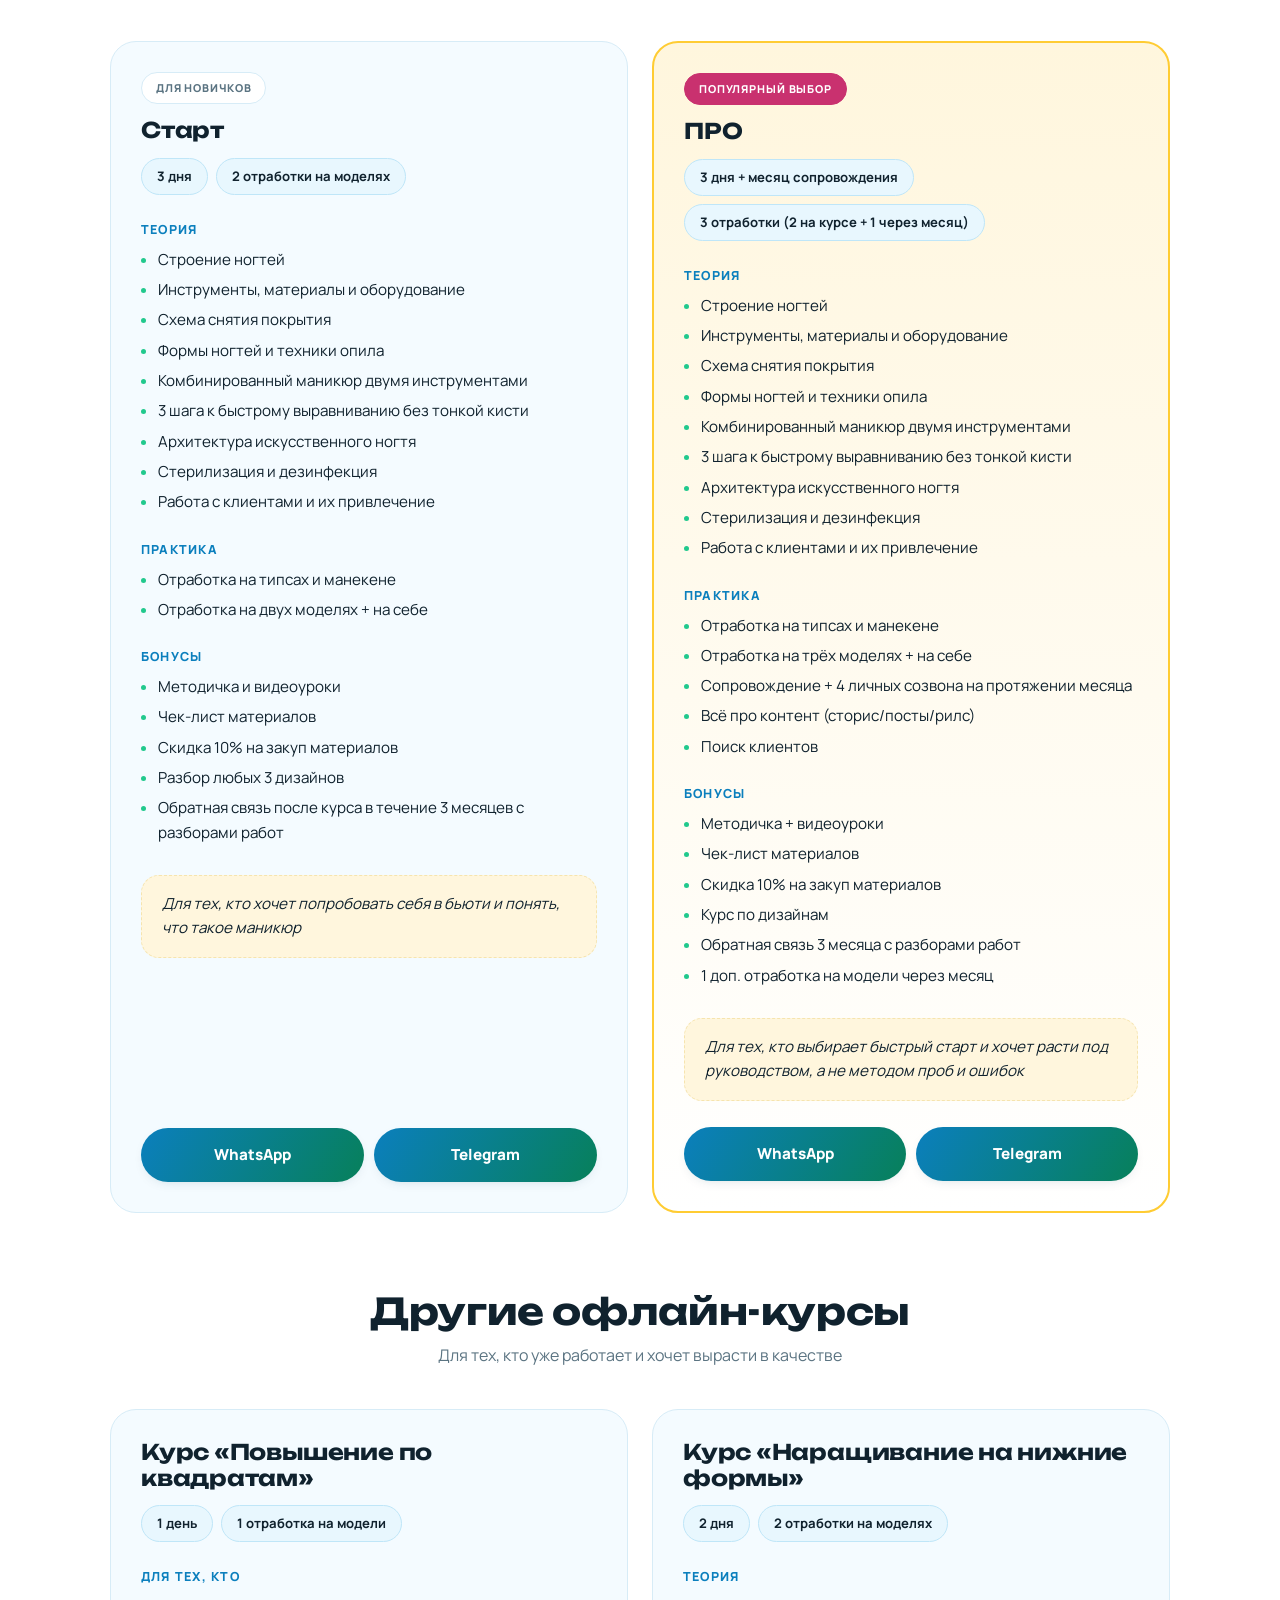
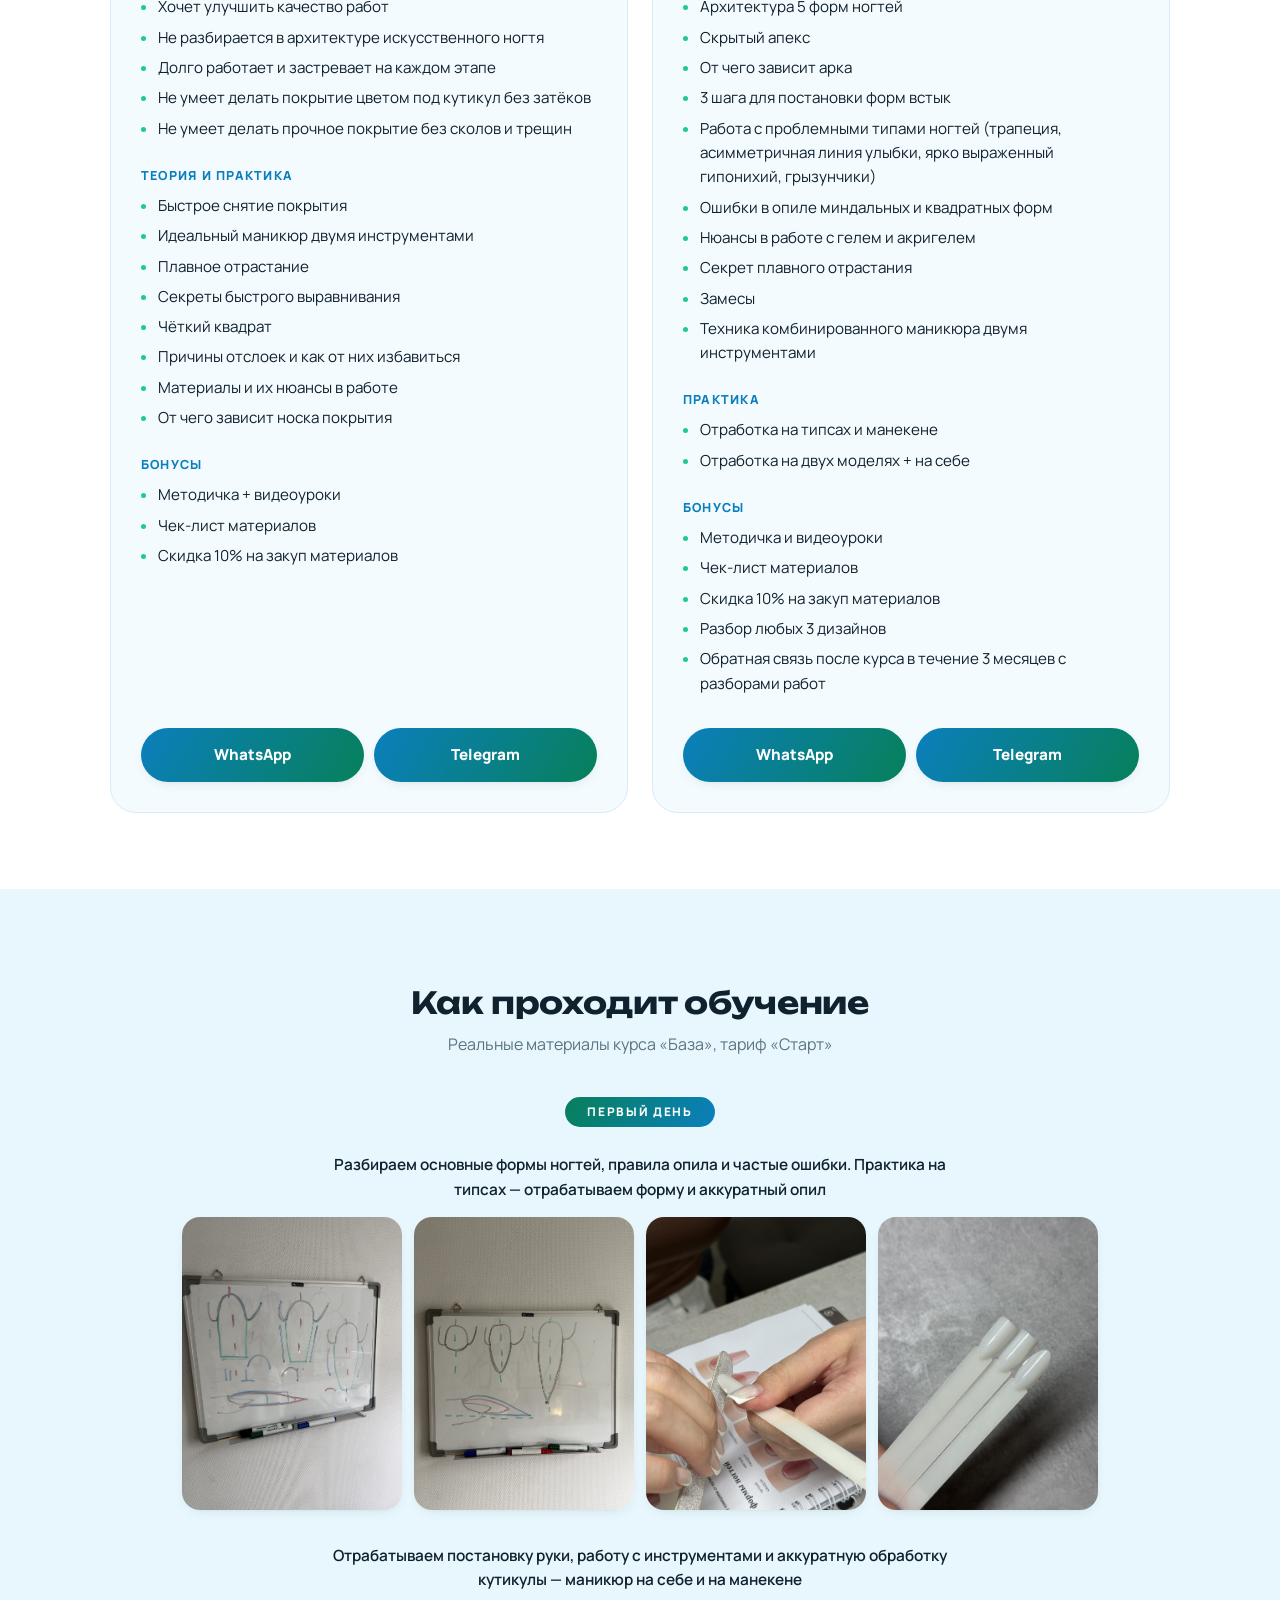
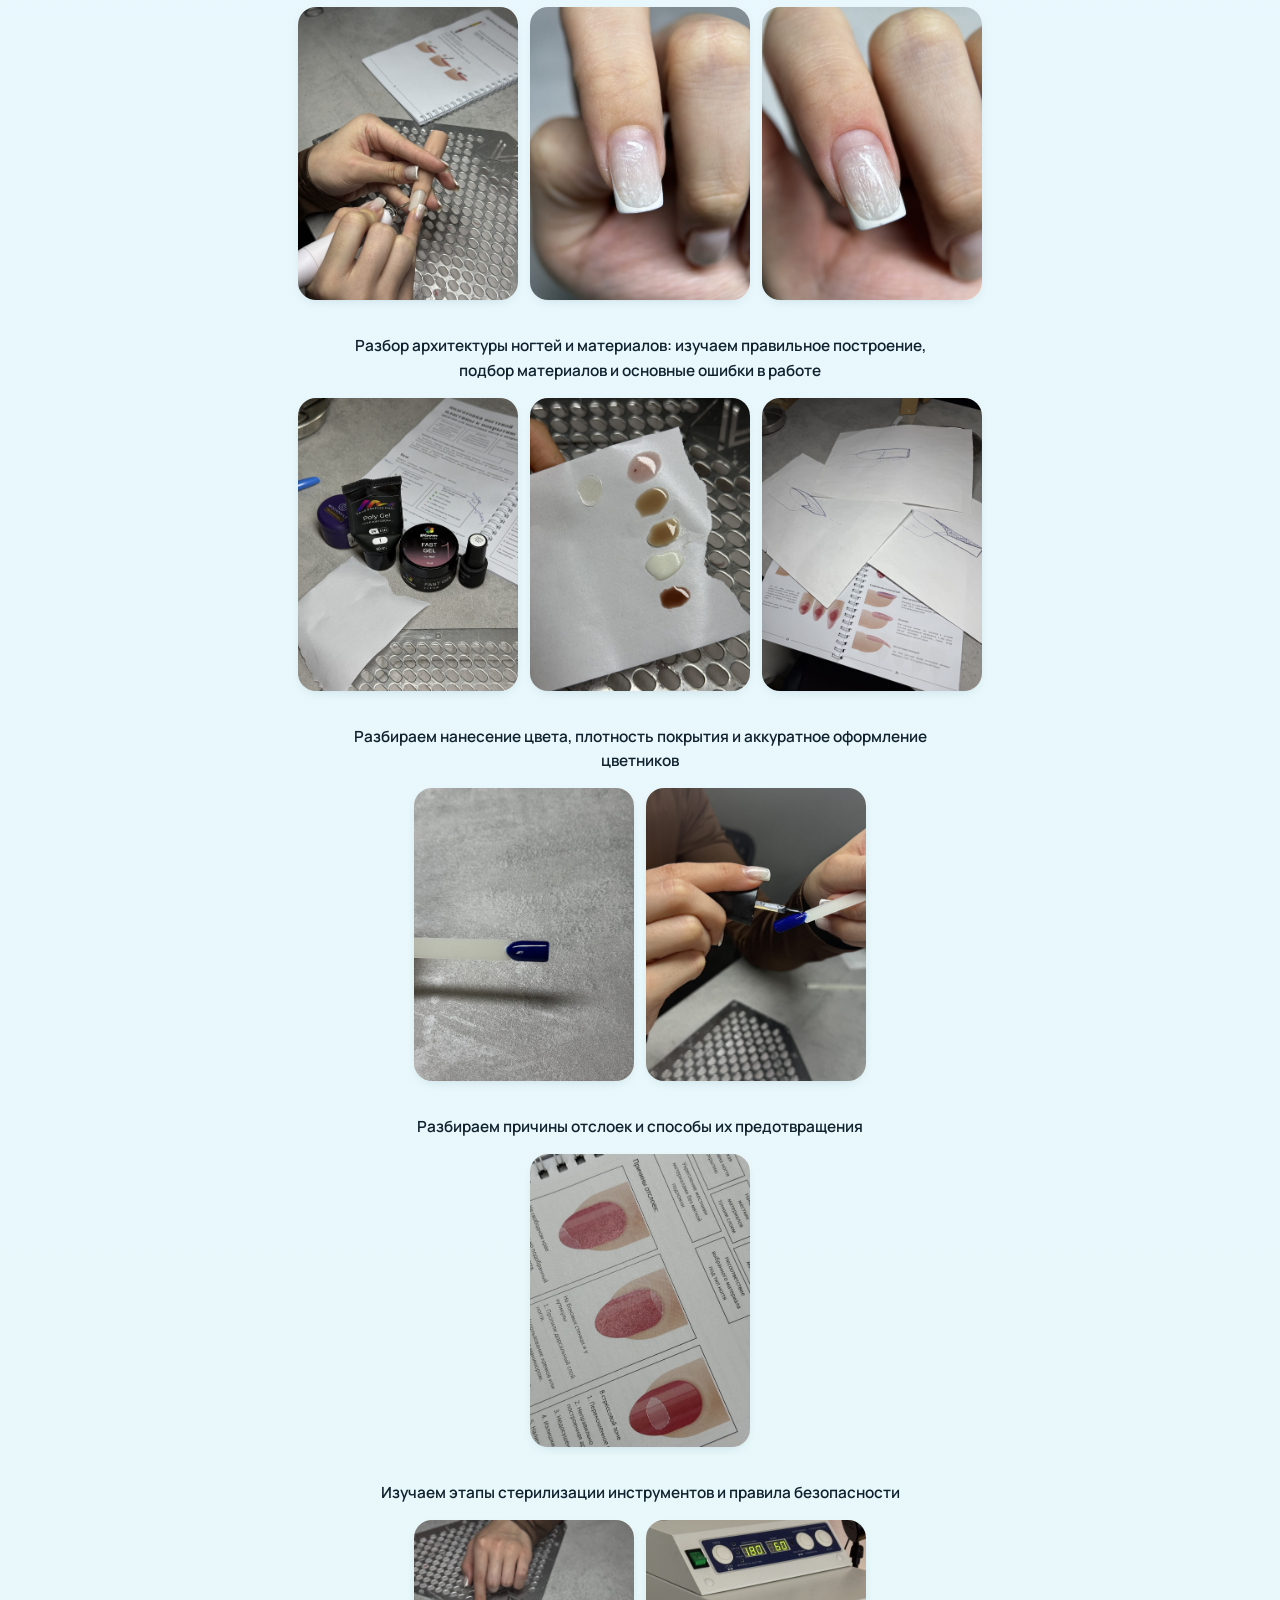
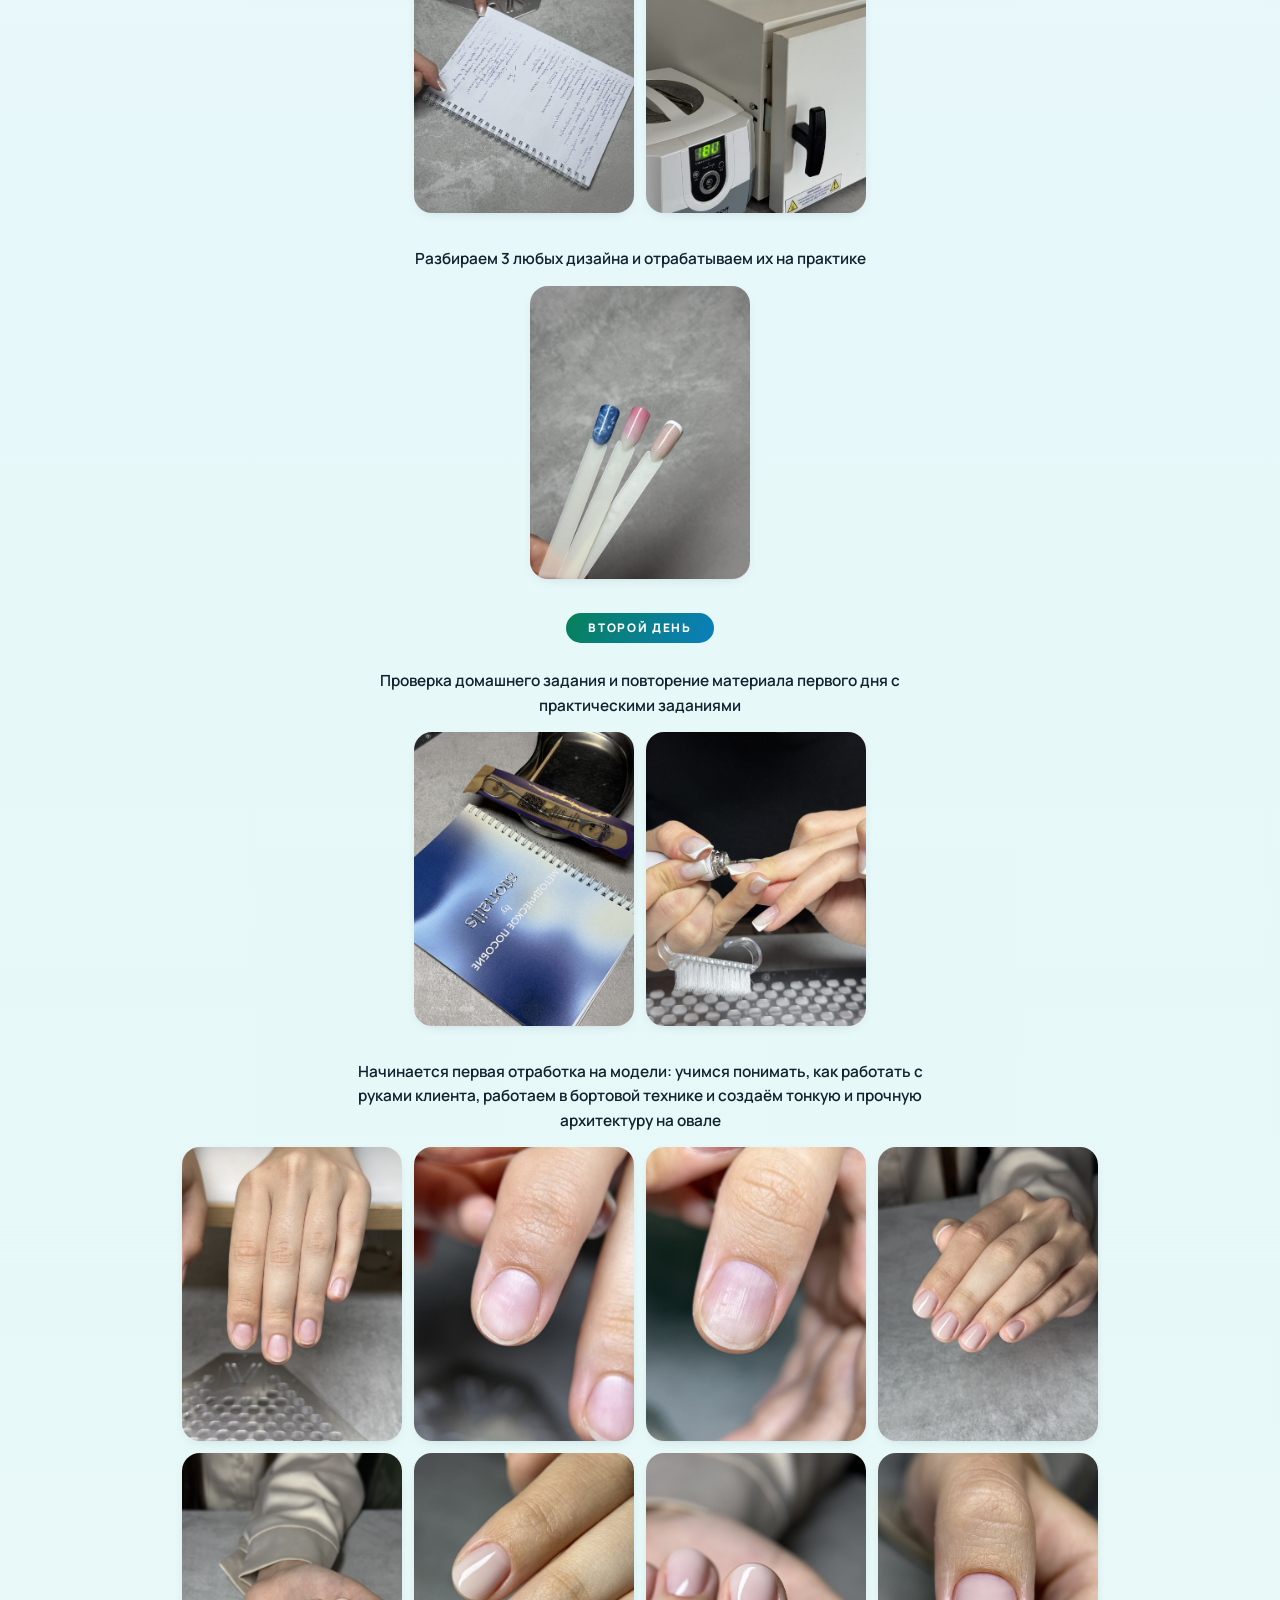
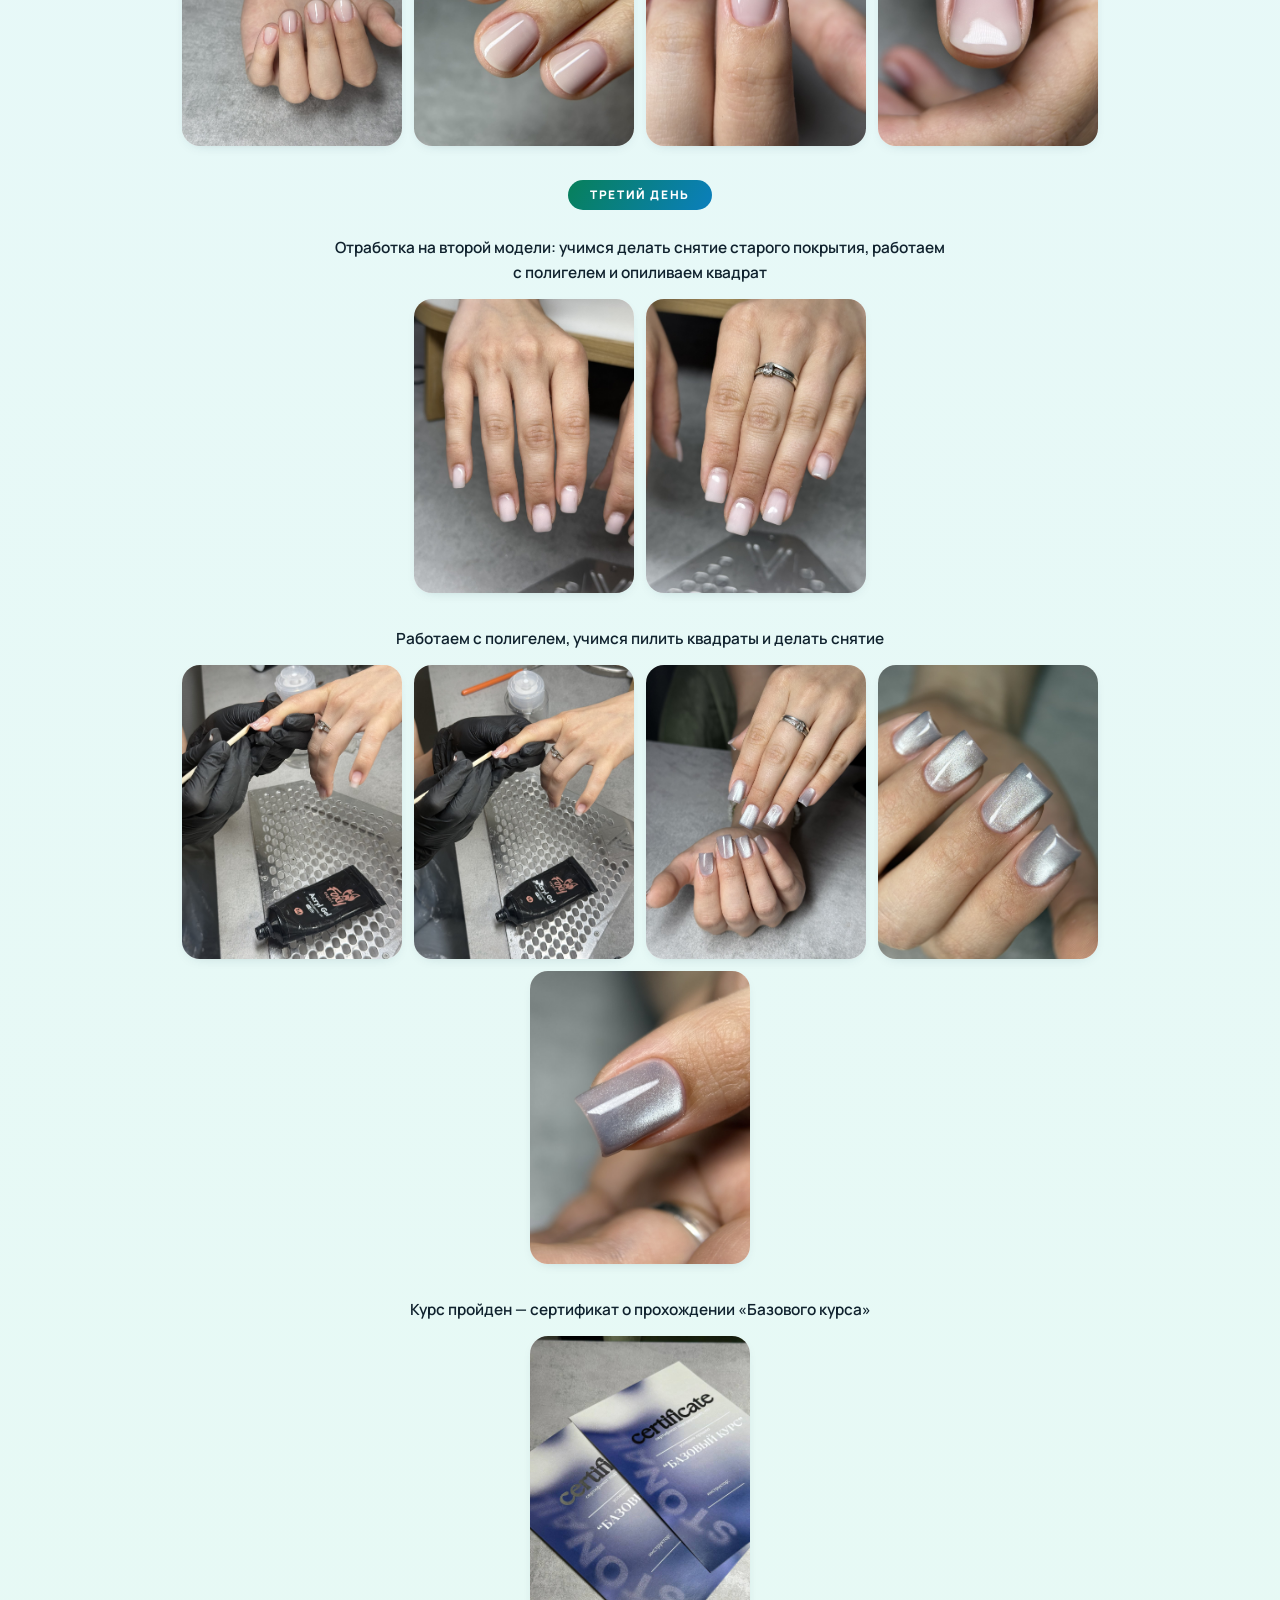
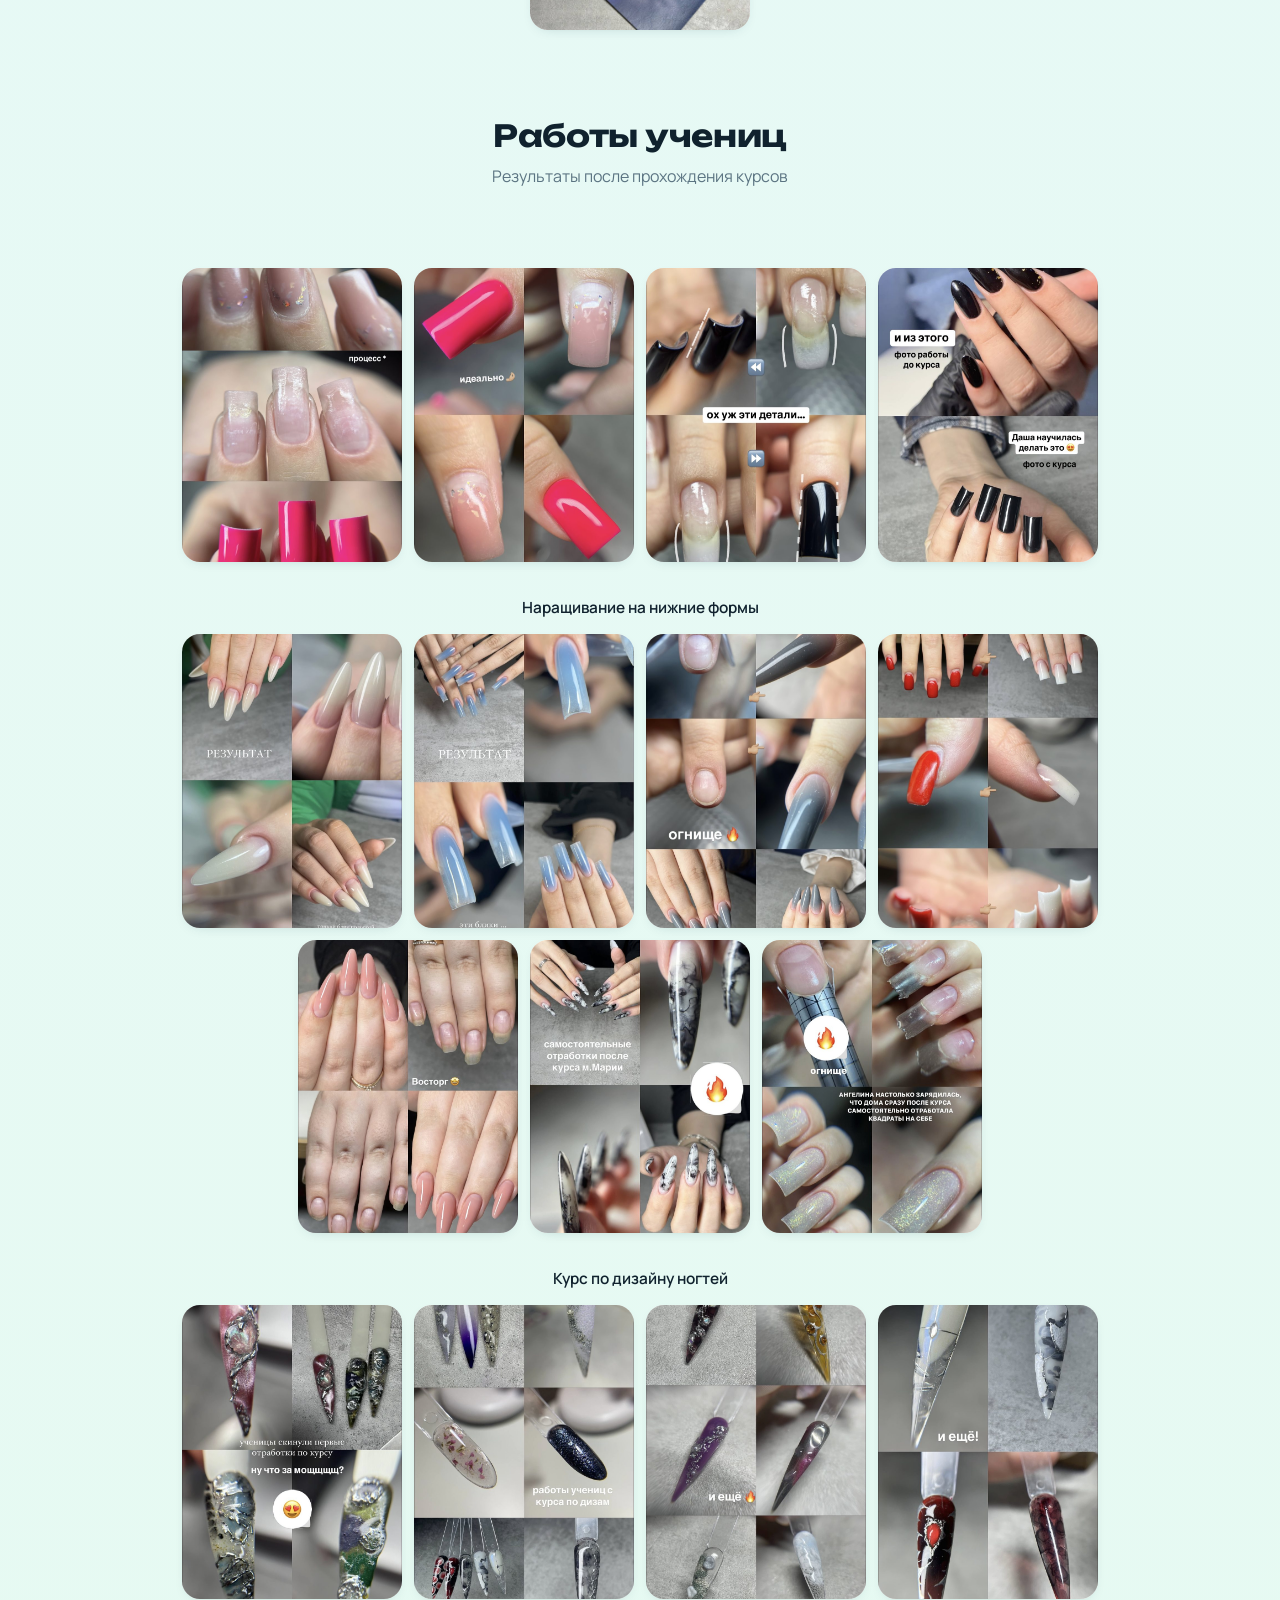
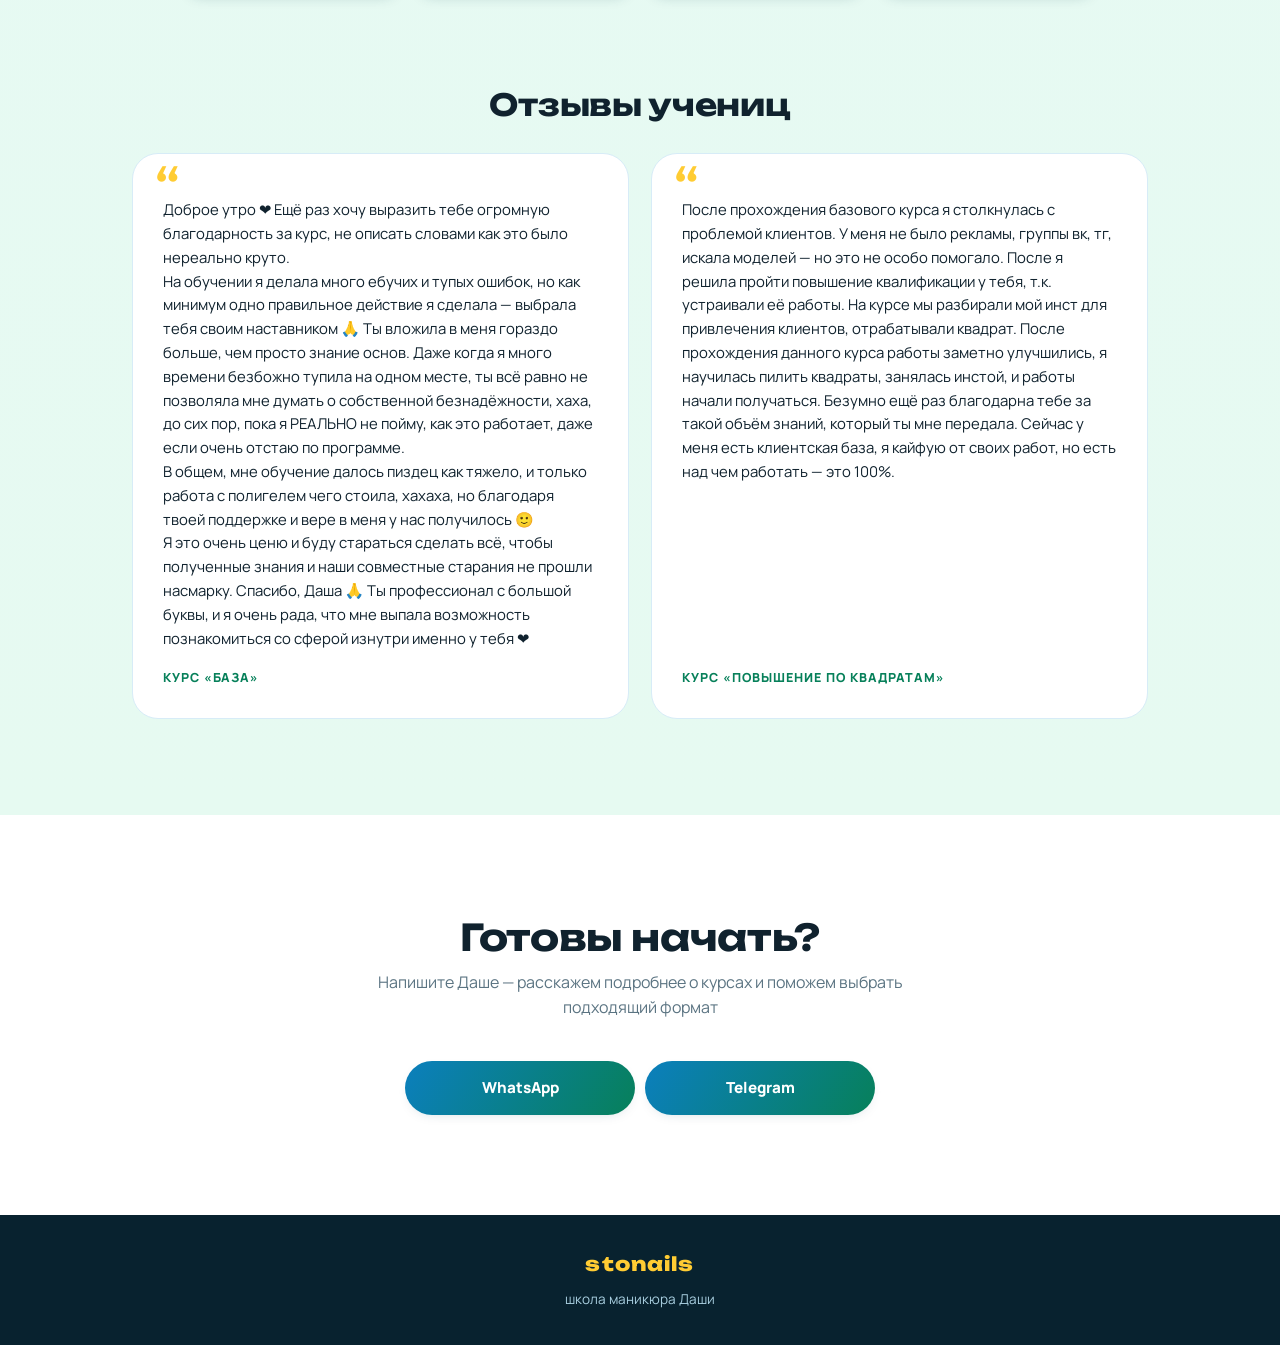
==== commit 5c27a0a9: "Выбор темы сайта в админке: восемь готовых наборов Текущее оформление не изменилось: «Дофаминовая» с" ====
--- a/index.html
+++ b/index.html
@@ -65,6 +65,7 @@
 </div>
 
 <script src="js/config.js"></script>
+<script src="js/themes.js"></script>
 <script src="js/data.js"></script>
 <script src="js/store.js"></script>
 <script src="js/main.js"></script>
--- a/css/style.css
+++ b/css/style.css
@@ -1,23 +1,63 @@
 :root {
-  --pink: #ff6f9c;
-  --pink-dark: #e14a78;
-  --pink-soft: #fdeaf1;
-  --pink-line: #f6d3e0;
-  --pink-bg: #fff8fb;
+  /* Тема по умолчанию — «Дофаминовая», та же, что и была.
+     Значения ниже переопределяются из js/themes.js, когда в админке выбрана
+     другая тема. Кроме самих цветов темы задают и структурные вещи: шапка
+     бывает светлой и тёмной, кнопка — сплошной и с переходом. Поэтому такие
+     места тоже вынесены в токены, иначе при смене темы шапка осталась бы от
+     старой палитры. */
+
+  --primary: #24b6f0;
+  --primary-deep: #0b7fbd;
+  --primary-soft: #e8f7fe;
+  --primary-line: #bfe6f8;
+
+  --second: #21c98d;
+  --second-deep: #07805a;
+  --second-soft: #e6faf1;
+  --second-line: #bfead8;
+
+  --warm: #ffcc33;
+  --warm-deep: #a86b00;
+  --warm-soft: #fff6dd;
+  --warm-line: #f6e4ae;
+
+  --accent: #ff5fa2;
+  --accent-deep: #c9316f;
+
   --white: #ffffff;
-  --ink: #1e141a;
-  --ink-soft: #7d6d75;
-  --dark: #170f13;
-  --dark-2: #33141f;
+  --page: #ffffff;
+  --surface: #f4fbff;
+  --line: #d7ecf7;
+  --ink: #10222e;
+  --ink-soft: #5b7482;
+  --dark: #08222f;
+  --dark-2: #103c52;
+
+  /* Структура темы */
+  --hero-bg: linear-gradient(165deg, var(--dark-2), var(--dark) 60%);
+  --hero-ink: var(--white);
+  --hero-ink-soft: #c7e9f7;
+  --hero-mark: var(--warm);
+  --hero-glow-1: rgba(36, 182, 240, .55);
+  --hero-glow-2: rgba(33, 201, 141, .42);
+  --btn-bg: linear-gradient(120deg, var(--primary-deep), var(--second-deep));
+  --cta-bg: var(--warm);
+  --cta-ink: var(--ink);
+  --label-bg: linear-gradient(120deg, var(--second-deep), var(--primary-deep));
+  --avatar-bg: linear-gradient(135deg, var(--primary), var(--second));
+  --cases-bg: linear-gradient(180deg, var(--primary-soft), var(--second-soft));
+  --chrome-bg: rgba(255, 255, 255, .82);
+  --overlay: rgba(8, 34, 47, .93);
+  --footer-ink: #a9cfe0;
 
   --radius-lg: 26px;
   --radius-md: 18px;
   --radius-sm: 12px;
   --radius-pill: 999px;
 
-  --shadow-sm: 0 4px 14px -8px rgba(30, 20, 26, .25);
-  --shadow-md: 0 18px 40px -24px rgba(30, 20, 26, .38);
-  --shadow-lg: 0 30px 60px -30px rgba(225, 74, 120, .45);
+  --shadow-sm: 0 4px 14px -8px rgba(16, 60, 82, .28);
+  --shadow-md: 0 18px 40px -24px rgba(16, 60, 82, .42);
+  --shadow-lg: 0 30px 60px -30px rgba(11, 127, 189, .5);
 
   --font-head: "Unbounded", "Nunito", system-ui, sans-serif;
   --font-body: "Manrope", "Nunito", system-ui, sans-serif;
@@ -37,7 +77,7 @@
   margin: 0;
   font-family: var(--font-body);
   color: var(--ink);
-  background: var(--white);
+  background: var(--page);
   line-height: 1.6;
   overflow-x: hidden;
 }
@@ -62,7 +102,7 @@
 
 ul { margin: 0; padding-left: 1.15em; }
 li { margin-bottom: 6px; }
-li::marker { color: var(--pink); }
+li::marker { color: var(--second); }
 
 a { color: inherit; }
 img { max-width: 100%; display: block; }
@@ -116,17 +156,19 @@
 .btn > * { position: relative; z-index: 1; }
 
 .btn-dark {
-  background: var(--dark);
+  background: var(--btn-bg);
   color: var(--white);
   box-shadow: var(--shadow-sm);
 }
 /* Fill sweep on hover */
+/* z-index: -1 — заливка ложится поверх фона кнопки, но под её подпись:
+   текст лежит прямо в кнопке, без обёртки, и правило .btn > * его не ловит. */
 .btn-dark::before {
   content: "";
   position: absolute;
   inset: 0;
-  z-index: 0;
-  background: linear-gradient(120deg, var(--pink-dark), var(--pink));
+  z-index: -1;
+  background: linear-gradient(120deg, var(--accent-deep), var(--accent));
   transform: translateY(101%);
   transition: transform .45s var(--ease);
 }
@@ -138,8 +180,8 @@
 .btn-dark:active { transform: translateY(-1px); }
 
 .btn-light {
-  background: var(--white);
-  color: var(--dark);
+  background: var(--cta-bg);
+  color: var(--cta-ink);
   box-shadow: var(--shadow-sm);
 }
 .btn-light:hover { transform: translateY(-3px); box-shadow: var(--shadow-md); }
@@ -156,8 +198,8 @@
   overflow: hidden;
   text-align: center;
   padding: clamp(90px, 16vh, 150px) var(--gutter) clamp(70px, 12vh, 110px);
-  background: var(--dark);
-  color: var(--white);
+  background: var(--hero-bg);
+  color: var(--hero-ink);
 }
 /* Slow drifting glow blobs */
 .hero::before,
@@ -172,14 +214,14 @@
   width: 60vw; height: 60vw;
   max-width: 620px; max-height: 620px;
   left: -12%; bottom: -28%;
-  background: rgba(225, 74, 120, .5);
+  background: var(--hero-glow-1);
   animation: drift-a 18s ease-in-out infinite alternate;
 }
 .hero::after {
   width: 46vw; height: 46vw;
   max-width: 480px; max-height: 480px;
   right: -10%; top: -22%;
-  background: rgba(255, 111, 156, .35);
+  background: var(--hero-glow-2);
   animation: drift-b 22s ease-in-out infinite alternate;
 }
 @keyframes drift-a {
@@ -218,7 +260,7 @@
   letter-spacing: .32em;
   font-size: .72rem;
   font-weight: 700;
-  color: var(--pink);
+  color: var(--hero-mark);
   margin: 0 0 18px;
 }
 .hero-title {
@@ -229,7 +271,7 @@
 }
 .hero-tagline {
   font-size: clamp(1rem, 2.4vw, 1.2rem);
-  color: #e8d3dc;
+  color: var(--hero-ink-soft);
   max-width: 480px;
   margin: 0 auto 38px;
 }
@@ -240,8 +282,8 @@
   width: 26px;
   height: 26px;
   margin: 54px auto 0;
-  border-right: 2px solid var(--pink);
-  border-bottom: 2px solid var(--pink);
+  border-right: 2px solid var(--hero-mark);
+  border-bottom: 2px solid var(--hero-mark);
   transform: rotate(45deg);
   animation: hero-in .9s var(--ease) .62s forwards, nudge 2s ease-in-out 1.5s infinite;
 }
@@ -261,7 +303,7 @@
   height: 118px;
   border-radius: 50%;
   margin: 0 auto 26px;
-  background: linear-gradient(135deg, var(--pink), var(--pink-dark));
+  background: var(--avatar-bg);
   display: grid;
   place-items: center;
   font-size: 2.3rem;
@@ -291,7 +333,7 @@
 /* Stats — even 4-up grid, equal cells */
 .stats {
   display: grid;
-  grid-template-columns: repeat(4, 1fr);
+  grid-template-columns: repeat(auto-fit, minmax(150px, 1fr));
   gap: 14px;
   margin: 40px auto 0;
   padding: 0;
@@ -299,8 +341,8 @@
   max-width: 760px;
 }
 .stats li {
-  background: var(--pink-soft);
-  border: 1px solid var(--pink-line);
+  background: var(--primary-soft);
+  border: 1px solid var(--line);
   border-radius: var(--radius-md);
   padding: 20px 12px;
   display: flex;
@@ -328,6 +370,20 @@
   line-height: 1.35;
 }
 
+/* Каждая карточка берёт свой цвет из палитры — порядок повторяется по кругу,
+   поэтому счётчиков может быть сколько угодно. */
+.stats li:nth-child(3n + 2) {
+  background: var(--second-soft);
+  border-color: var(--second-line);
+}
+.stats li:nth-child(3n + 3) {
+  background: var(--warm-soft);
+  border-color: var(--warm-line);
+}
+.stats li:nth-child(3n + 1) strong { color: var(--primary-deep); }
+.stats li:nth-child(3n + 2) strong { color: var(--second-deep); }
+.stats li:nth-child(3n + 3) strong { color: var(--warm-deep); }
+
 /* ============ Tabs ============ */
 .tabs-nav {
   position: sticky;
@@ -336,15 +392,15 @@
   display: flex;
   justify-content: center;
   padding: 16px var(--gutter);
-  background: rgba(255, 255, 255, .82);
+  background: var(--chrome-bg);
   backdrop-filter: blur(14px);
   -webkit-backdrop-filter: blur(14px);
   border-bottom: 1px solid transparent;
   transition: border-color .4s var(--ease), box-shadow .4s var(--ease);
 }
 .tabs-nav.is-stuck {
-  border-bottom-color: var(--pink-line);
-  box-shadow: 0 6px 24px -18px rgba(30, 20, 26, .5);
+  border-bottom-color: var(--line);
+  box-shadow: 0 6px 24px -18px rgba(16, 60, 82, .55);
 }
 
 /* Sliding pill indicator */
@@ -357,8 +413,8 @@
   display: grid;
   grid-template-columns: repeat(var(--tabs-count), 1fr);
   gap: 0;
-  background: var(--pink-soft);
-  border: 1px solid var(--pink-line);
+  background: var(--primary-soft);
+  border: 1px solid var(--line);
   border-radius: var(--radius-pill);
   padding: 5px;
   width: min(360px, 100%);
@@ -369,7 +425,7 @@
   left: 5px;
   width: calc((100% - 10px) / var(--tabs-count));
   height: calc(100% - 10px);
-  background: var(--dark);
+  background: var(--btn-bg);
   border-radius: var(--radius-pill);
   transform: translateX(calc(var(--tabs-index) * 100%));
   transition: transform .45s var(--ease);
@@ -434,8 +490,8 @@
 .card {
   display: flex;
   flex-direction: column;
-  background: var(--pink-bg);
-  border: 1px solid var(--pink-line);
+  background: var(--surface);
+  border: 1px solid var(--line);
   border-radius: var(--radius-lg);
   padding: 30px;
   height: 100%;
@@ -446,18 +502,18 @@
 .card:hover {
   transform: translateY(-6px);
   box-shadow: var(--shadow-md);
-  border-color: var(--pink);
+  border-color: var(--primary);
 }
 .card.highlight {
-  border-color: var(--pink-dark);
+  border-color: var(--warm);
   border-width: 2px;
-  background: linear-gradient(180deg, var(--pink-soft), var(--pink-bg));
+  background: linear-gradient(180deg, var(--warm-soft), var(--white));
 }
 
 .card-badge {
   align-self: flex-start;
   background: var(--white);
-  border: 1px solid var(--pink-line);
+  border: 1px solid var(--line);
   color: var(--ink-soft);
   font-size: .68rem;
   font-weight: 800;
@@ -468,8 +524,8 @@
   margin-bottom: 14px;
 }
 .card-badge--accent {
-  background: var(--dark);
-  border-color: var(--dark);
+  background: var(--accent-deep);
+  border-color: var(--accent-deep);
   color: var(--white);
 }
 
@@ -485,8 +541,8 @@
   margin-bottom: 6px;
 }
 .meta-pill {
-  background: var(--white);
-  border: 1px solid var(--pink-line);
+  background: var(--primary-soft);
+  border: 1px solid var(--primary-line);
   padding: 7px 15px;
   border-radius: var(--radius-pill);
   font-size: .82rem;
@@ -500,7 +556,7 @@
   font-weight: 800;
   text-transform: uppercase;
   letter-spacing: .1em;
-  color: var(--pink-dark);
+  color: var(--primary-deep);
   margin-bottom: 10px;
 }
 .card-section ul { font-size: .95rem; }
@@ -508,8 +564,8 @@
 .audience-box {
   margin-top: 24px;
   padding: 16px 20px;
-  background: var(--white);
-  border: 1px dashed var(--pink-line);
+  background: var(--warm-soft);
+  border: 1px dashed var(--warm-line);
   border-radius: var(--radius-md);
   font-style: italic;
   font-size: .95rem;
@@ -522,7 +578,7 @@
   text-align: center;
   padding-bottom: 26px;
   margin-bottom: 26px;
-  border-bottom: 1px solid var(--pink-line);
+  border-bottom: 1px solid var(--line);
 }
 .card-head h3 { margin-bottom: 10px; }
 
@@ -536,14 +592,14 @@
 .block-item {
   flex: 1 1 240px;
   background: var(--white);
-  border: 1px solid var(--pink-line);
+  border: 1px solid var(--line);
   border-radius: var(--radius-md);
   padding: 20px 22px;
   transition: transform .35s var(--ease), border-color .35s var(--ease);
 }
 .block-item:hover {
   transform: translateY(-4px);
-  border-color: var(--pink);
+  border-color: var(--second);
 }
 .block-item h4 {
   font-family: var(--font-body);
@@ -551,7 +607,7 @@
   font-weight: 800;
   text-transform: uppercase;
   letter-spacing: .1em;
-  color: var(--pink-dark);
+  color: var(--second-deep);
   margin-bottom: 10px;
 }
 .block-item ul { font-size: .9rem; padding-left: 1.05em; }
@@ -560,7 +616,7 @@
   flex: 1 1 260px;
   position: relative;
   background: var(--white);
-  border: 1px solid var(--pink-line);
+  border: 1px solid var(--line);
   border-radius: var(--radius-md);
   padding: 15px 18px 15px 42px;
   font-size: .9rem;
@@ -571,12 +627,12 @@
   position: absolute;
   left: 17px;
   top: 15px;
-  color: var(--pink);
+  color: var(--warm-deep);
   font-size: .85rem;
 }
 .feature-item:hover {
   transform: translateY(-4px);
-  border-color: var(--pink);
+  border-color: var(--warm);
 }
 
 /* Price */
@@ -585,6 +641,7 @@
   font-size: 2.2rem;
   font-weight: 800;
   line-height: 1;
+  color: var(--primary-deep);
   margin: 6px 0 6px;
 }
 .price-note {
@@ -602,14 +659,14 @@
 }
 .program-item {
   background: var(--white);
-  border: 1px solid var(--pink-line);
+  border: 1px solid var(--line);
   border-radius: var(--radius-md);
   padding: 16px 18px;
   transition: transform .35s var(--ease), border-color .35s var(--ease);
 }
 .program-item:hover {
   transform: translateY(-3px);
-  border-color: var(--pink);
+  border-color: var(--primary);
 }
 .program-item strong {
   display: block;
@@ -644,7 +701,7 @@
 
 /* ============ Cases ============ */
 .cases-section {
-  background: var(--pink-soft);
+  background: var(--cases-bg);
   padding: clamp(60px, 10vw, 96px) 0;
 }
 
@@ -662,7 +719,7 @@
   display: block;
   width: fit-content;
   margin: 0 auto 26px;
-  background: var(--dark);
+  background: var(--label-bg);
   color: var(--white);
   font-family: var(--font-body);
   font-size: .74rem;
@@ -731,7 +788,7 @@
   display: flex;
   flex-direction: column;
   background: var(--white);
-  border: 1px solid var(--pink-line);
+  border: 1px solid var(--line);
   border-radius: var(--radius-lg);
   padding: 30px;
   margin: 0;
@@ -752,7 +809,7 @@
   font-family: var(--font-head);
   font-size: 3.4rem;
   line-height: 1;
-  color: var(--pink-line);
+  color: var(--warm);
 }
 .testimonial-card p {
   position: relative;
@@ -766,7 +823,7 @@
   font-size: .78rem;
   letter-spacing: .08em;
   text-transform: uppercase;
-  color: var(--pink-dark);
+  color: var(--second-deep);
 }
 
 /* ============ Lightbox ============ */
@@ -777,7 +834,7 @@
   display: grid;
   place-items: center;
   padding: 24px;
-  background: rgba(23, 15, 19, .92);
+  background: var(--overlay);
   backdrop-filter: blur(6px);
   -webkit-backdrop-filter: blur(6px);
   opacity: 0;
@@ -793,7 +850,7 @@
   border-radius: var(--radius-md);
   transform: scale(.94);
   transition: transform .4s var(--ease);
-  box-shadow: 0 40px 80px -30px rgba(0, 0, 0, .8);
+  box-shadow: 0 40px 80px -30px rgba(8, 34, 47, .85);
 }
 .lightbox.is-open img { transform: scale(1); }
 
@@ -854,10 +911,10 @@
   z-index: 40;
   gap: 10px;
   padding: 10px 14px calc(10px + env(safe-area-inset-bottom));
-  background: rgba(255, 255, 255, .92);
+  background: var(--chrome-bg);
   backdrop-filter: blur(14px);
   -webkit-backdrop-filter: blur(14px);
-  border-top: 1px solid var(--pink-line);
+  border-top: 1px solid var(--line);
   transform: translateY(110%);
   transition: transform .45s var(--ease);
 }
@@ -867,7 +924,7 @@
 /* ============ Footer ============ */
 .site-footer {
   background: var(--dark);
-  color: #cbb8c0;
+  color: var(--footer-ink);
   padding: 34px 0;
   text-align: center;
 }
@@ -877,7 +934,7 @@
   font-weight: 800;
   font-size: 1.2rem;
   letter-spacing: .06em;
-  color: var(--pink);
+  color: var(--warm);
   margin-bottom: 6px;
 }
 .footer-note { font-size: .85rem; }
@@ -893,6 +950,8 @@
   .program-grid { grid-template-columns: 1fr; }
 
   .stats { grid-template-columns: repeat(2, 1fr); }
+  /* Нечётная последняя карточка занимает обе колонки, чтобы не было пустоты */
+  .stats li:last-child:nth-child(odd) { grid-column: 1 / -1; }
 
   .photo-thumb { flex-basis: calc((100% - 12px) / 2); }
 
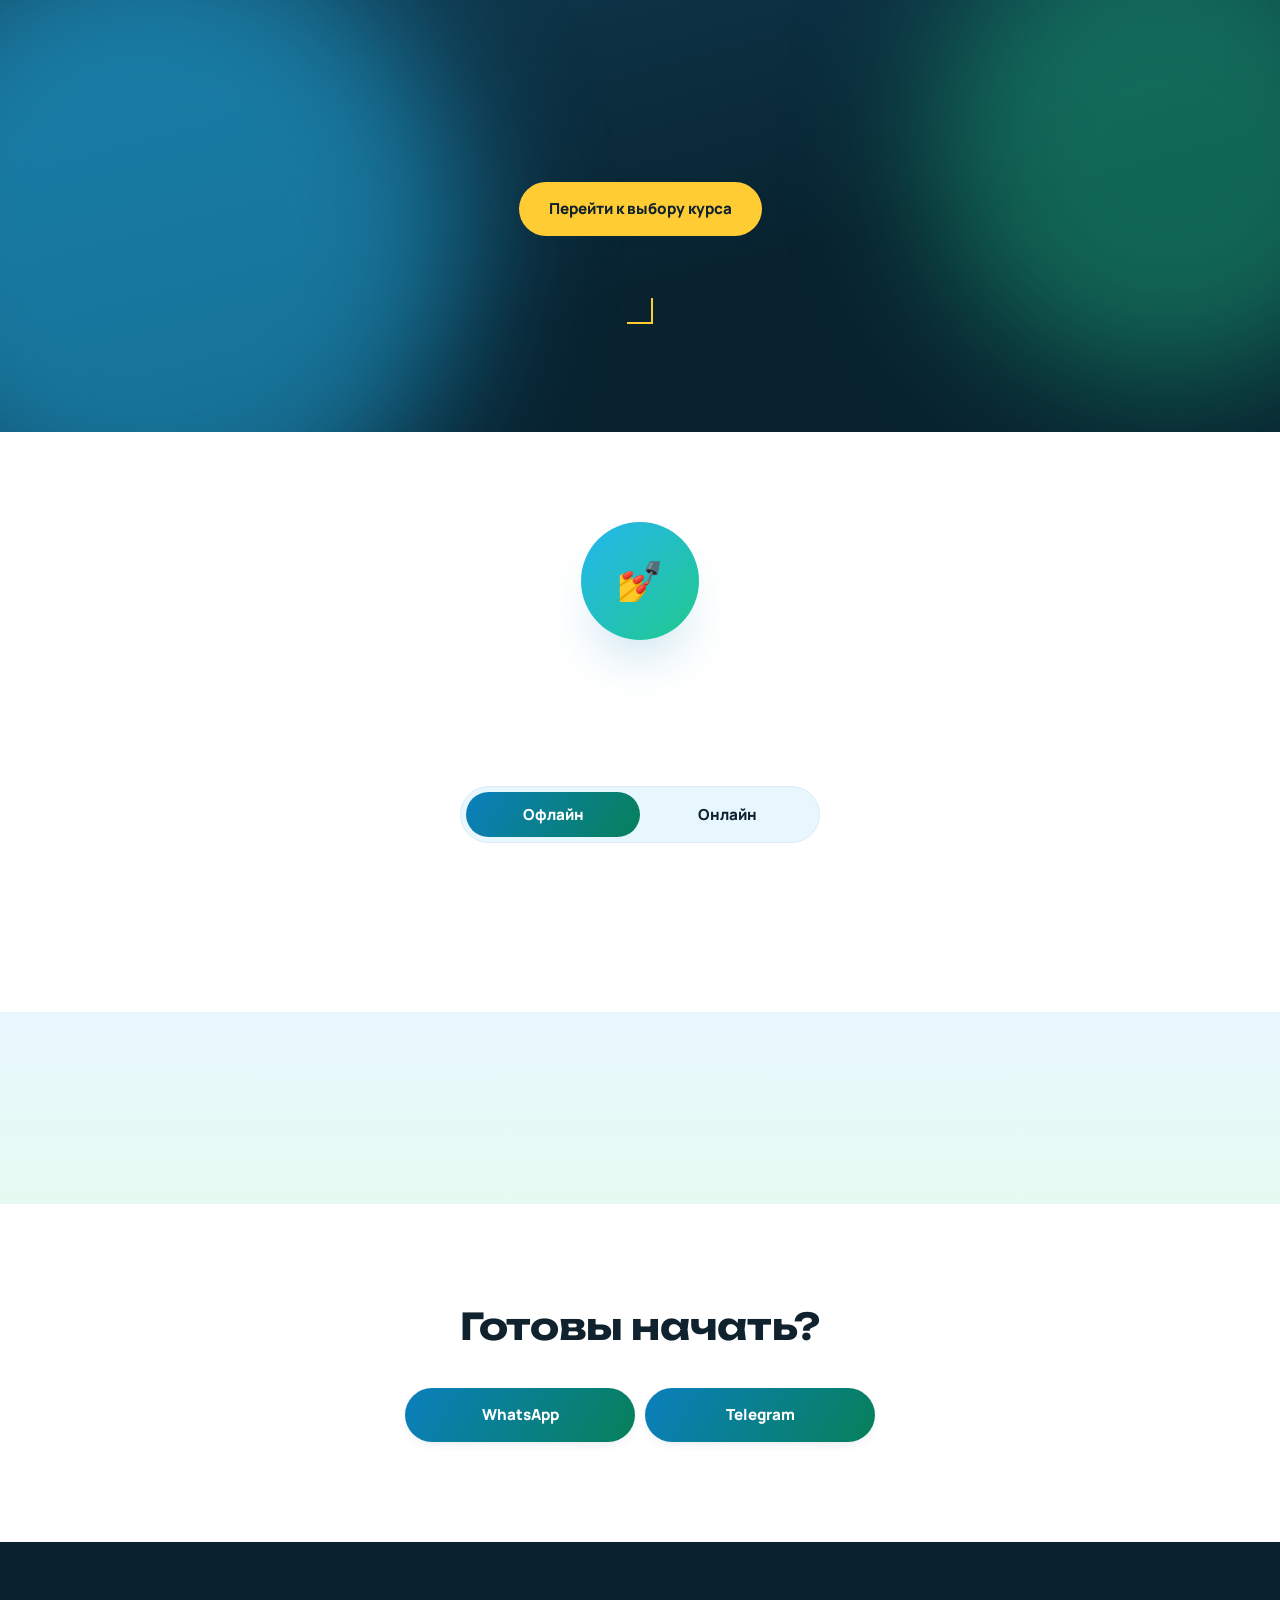
==== commit 3498cc4d: "Убрать название школы и имя из разметки Дополнение к удалению данных: имя и название остались в заго" ====
--- a/index.html
+++ b/index.html
@@ -3,8 +3,8 @@
 <head>
 <meta charset="utf-8">
 <meta name="viewport" content="width=device-width, initial-scale=1">
-<title>stonails — школа маникюра Даши</title>
-<meta name="description" content="Обучение маникюру офлайн и онлайн: база, повышение по квадратам, наращивание на нижние формы, дизайн ногтей.">
+<title>Лендинг</title>
+<meta name="description" content="">
 
 <link rel="icon" href="assets/favicon.svg" type="image/svg+xml">
 <link rel="preconnect" href="https://fonts.googleapis.com">
@@ -16,10 +16,10 @@
 
 <header class="hero">
   <div class="container hero-inner">
-    <p class="hero-eyebrow" id="hero-eyebrow">школа маникюра</p>
-    <h1 class="hero-title" id="hero-title">STONAILS</h1>
+    <p class="hero-eyebrow" id="hero-eyebrow"></p>
+    <h1 class="hero-title" id="hero-title"></h1>
     <p class="hero-tagline" id="hero-tagline"></p>
-    <a class="btn btn-light hero-cta" id="hero-cta" href="#tabs">Перейти к выбору курса</a>
+    <a class="btn btn-light hero-cta" id="hero-cta" href="#tabs"></a>
     <span class="hero-scroll" aria-hidden="true"></span>
   </div>
 </header>
@@ -38,7 +38,7 @@
 
 <section class="final-cta container">
   <h2 class="section-title" id="final-title" data-reveal>Готовы начать?</h2>
-  <p class="section-sub" id="final-text" data-reveal>Напишите Даше — расскажем подробнее о курсах и поможем выбрать подходящий формат</p>
+  <p class="section-sub" id="final-text" data-reveal></p>
   <div class="cta-row" data-reveal>
     <a class="btn btn-dark" id="footer-whatsapp" href="#" target="_blank" rel="noopener">WhatsApp</a>
     <a class="btn btn-dark" id="footer-telegram" href="#" target="_blank" rel="noopener">Telegram</a>
@@ -47,8 +47,8 @@
 
 <footer class="site-footer">
   <div class="container">
-    <span class="footer-brand" id="footer-brand">stonails</span>
-    <span class="footer-note" id="footer-note">школа маникюра Даши</span>
+    <span class="footer-brand" id="footer-brand"></span>
+    <span class="footer-note" id="footer-note"></span>
   </div>
 </footer>
 
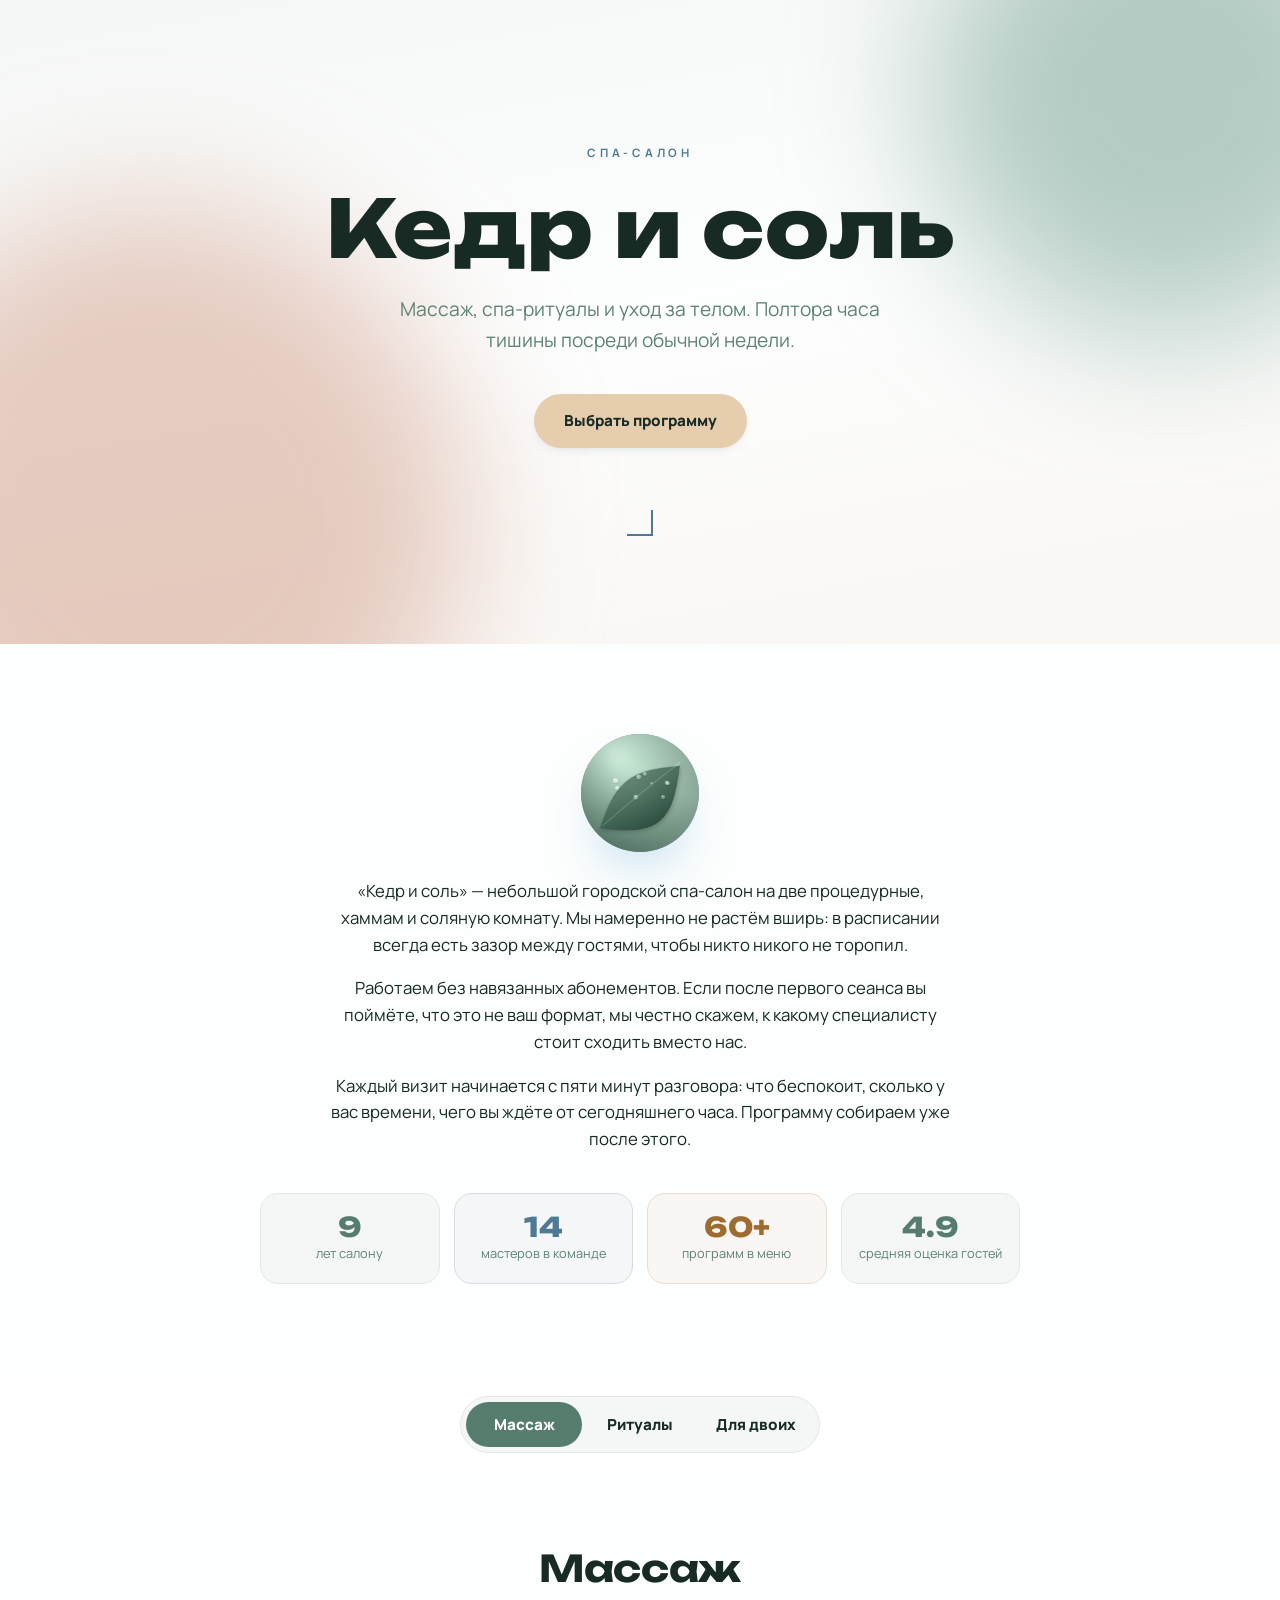
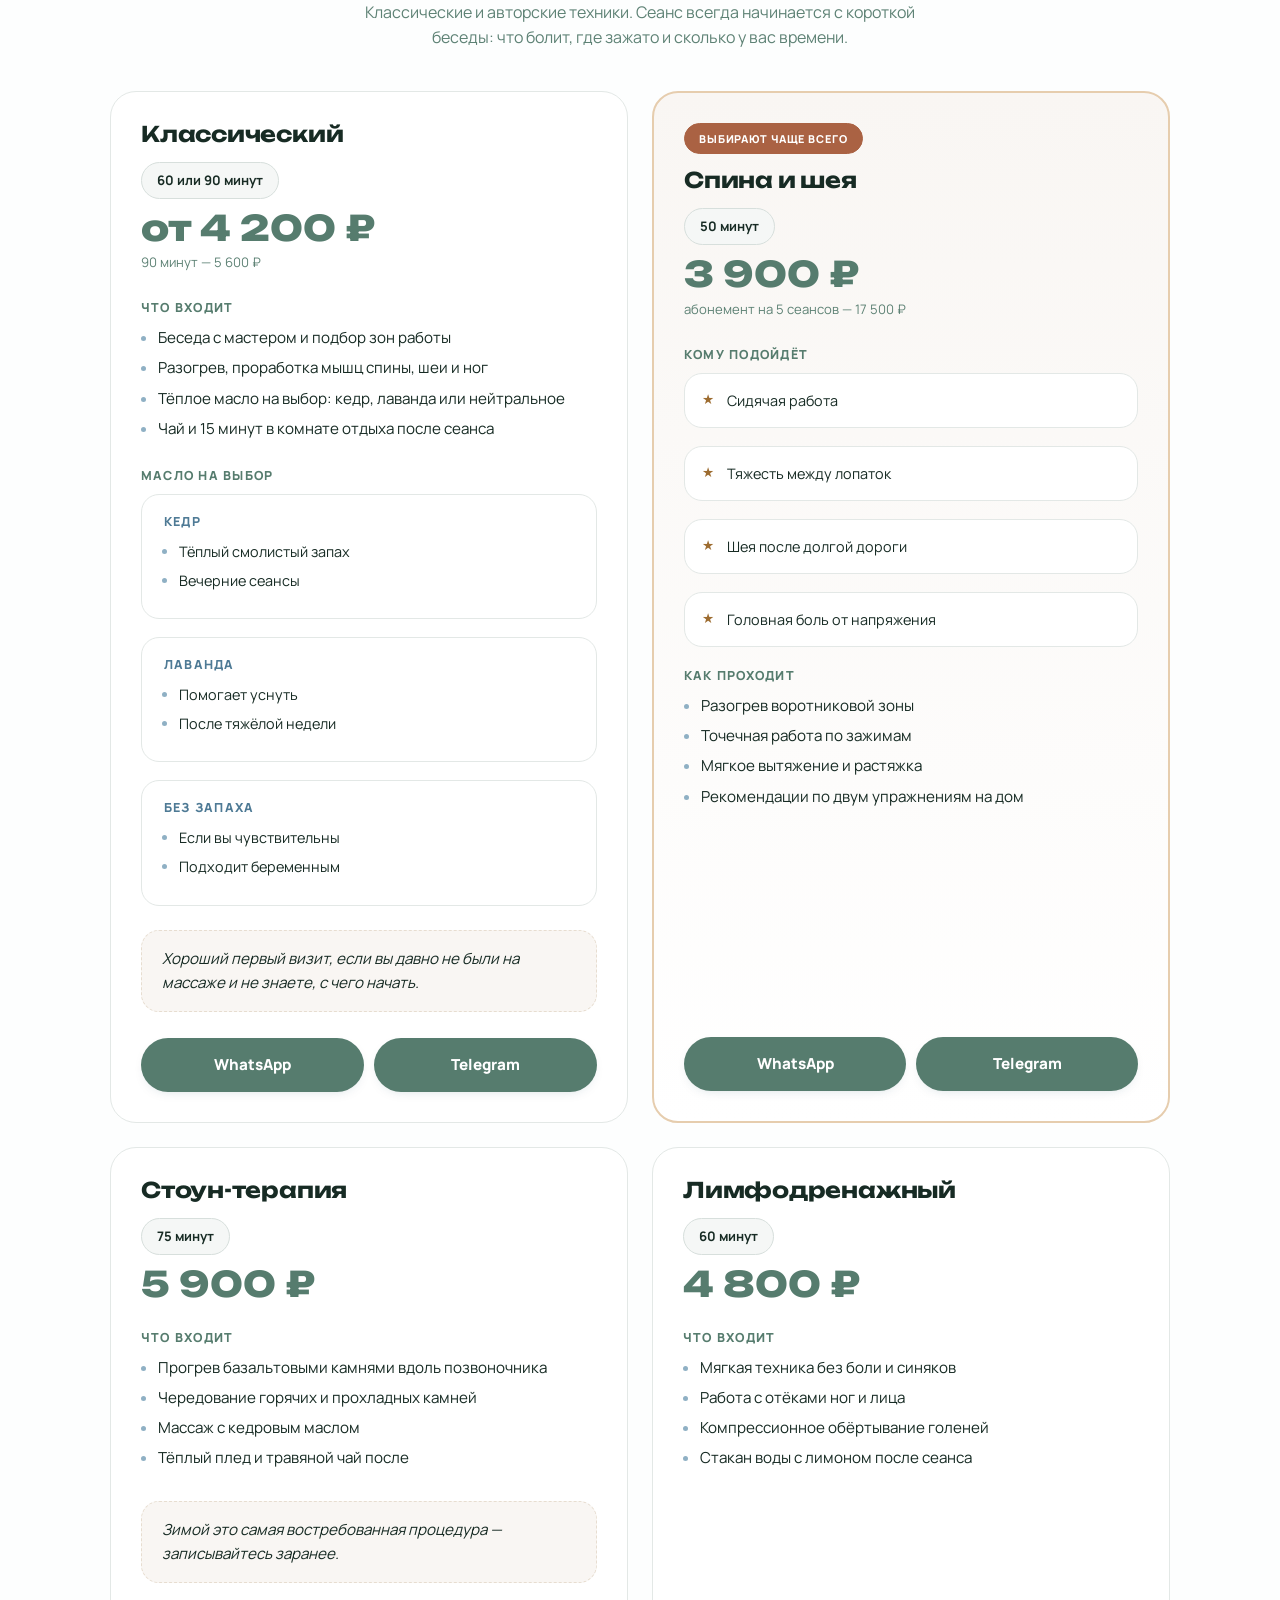
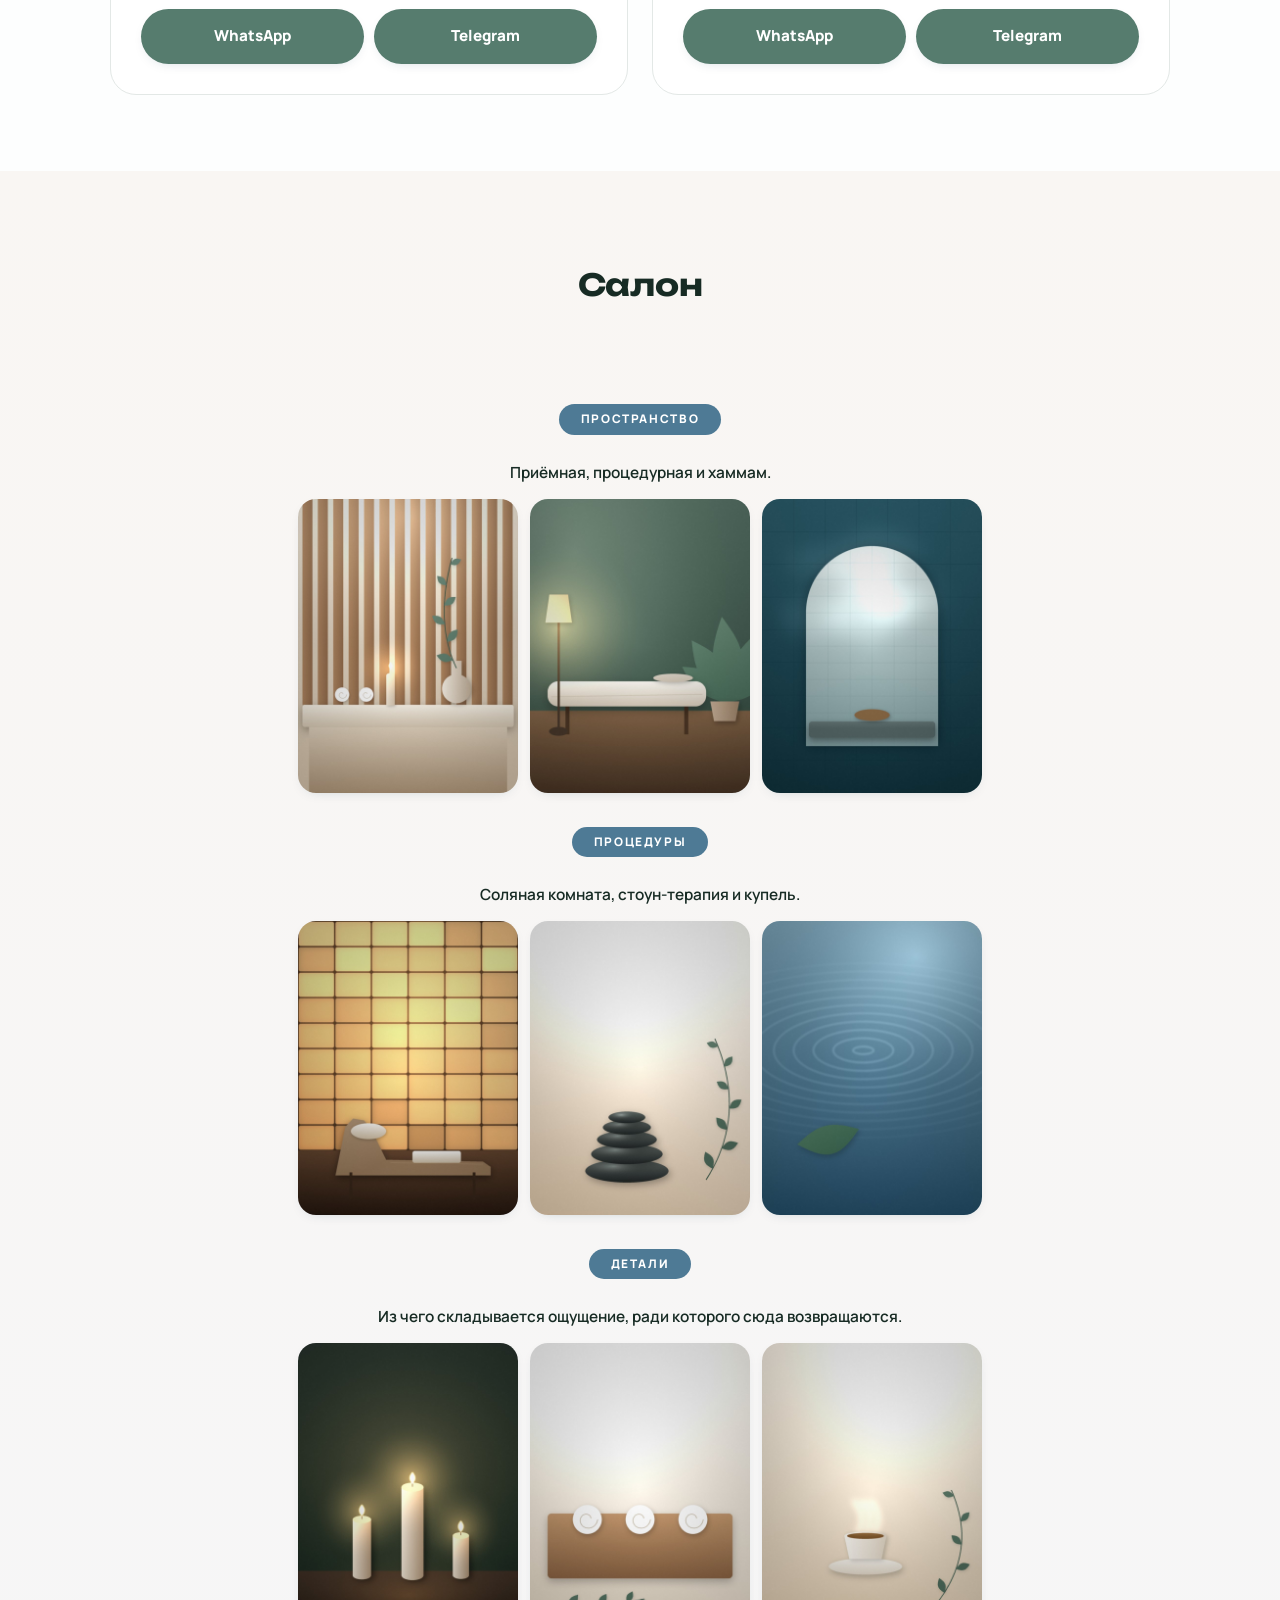
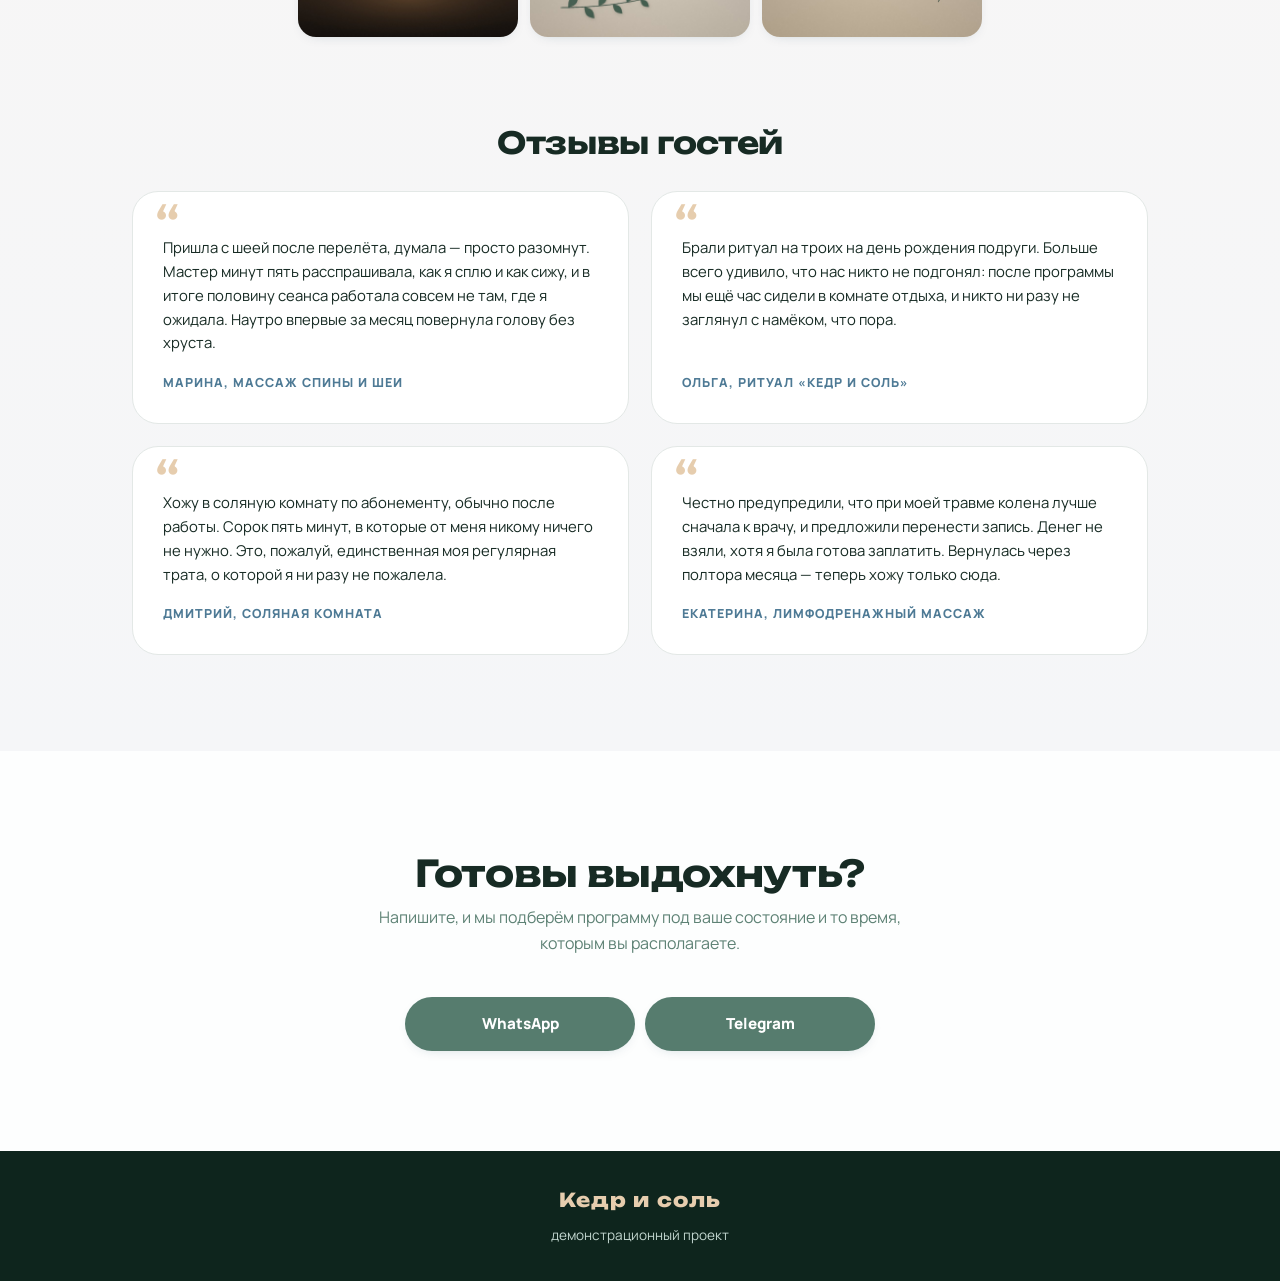
==== commit 45a4df7b: "Демо-сайт спа-салона для портфолио Движок остался прежним, наполнение — новое. Салон «Кедр и соль» в" ====
--- a/index.html
+++ b/index.html
@@ -3,8 +3,8 @@
 <head>
 <meta charset="utf-8">
 <meta name="viewport" content="width=device-width, initial-scale=1">
-<title>Лендинг</title>
-<meta name="description" content="">
+<title>Кедр и соль — спа-салон (демо)</title>
+<meta name="description" content="Демонстрационный сайт спа-салона: массаж, хаммам, соляная комната и спа-ритуалы. Салон и его данные вымышлены.">
 
 <link rel="icon" href="assets/favicon.svg" type="image/svg+xml">
 <link rel="preconnect" href="https://fonts.googleapis.com">
